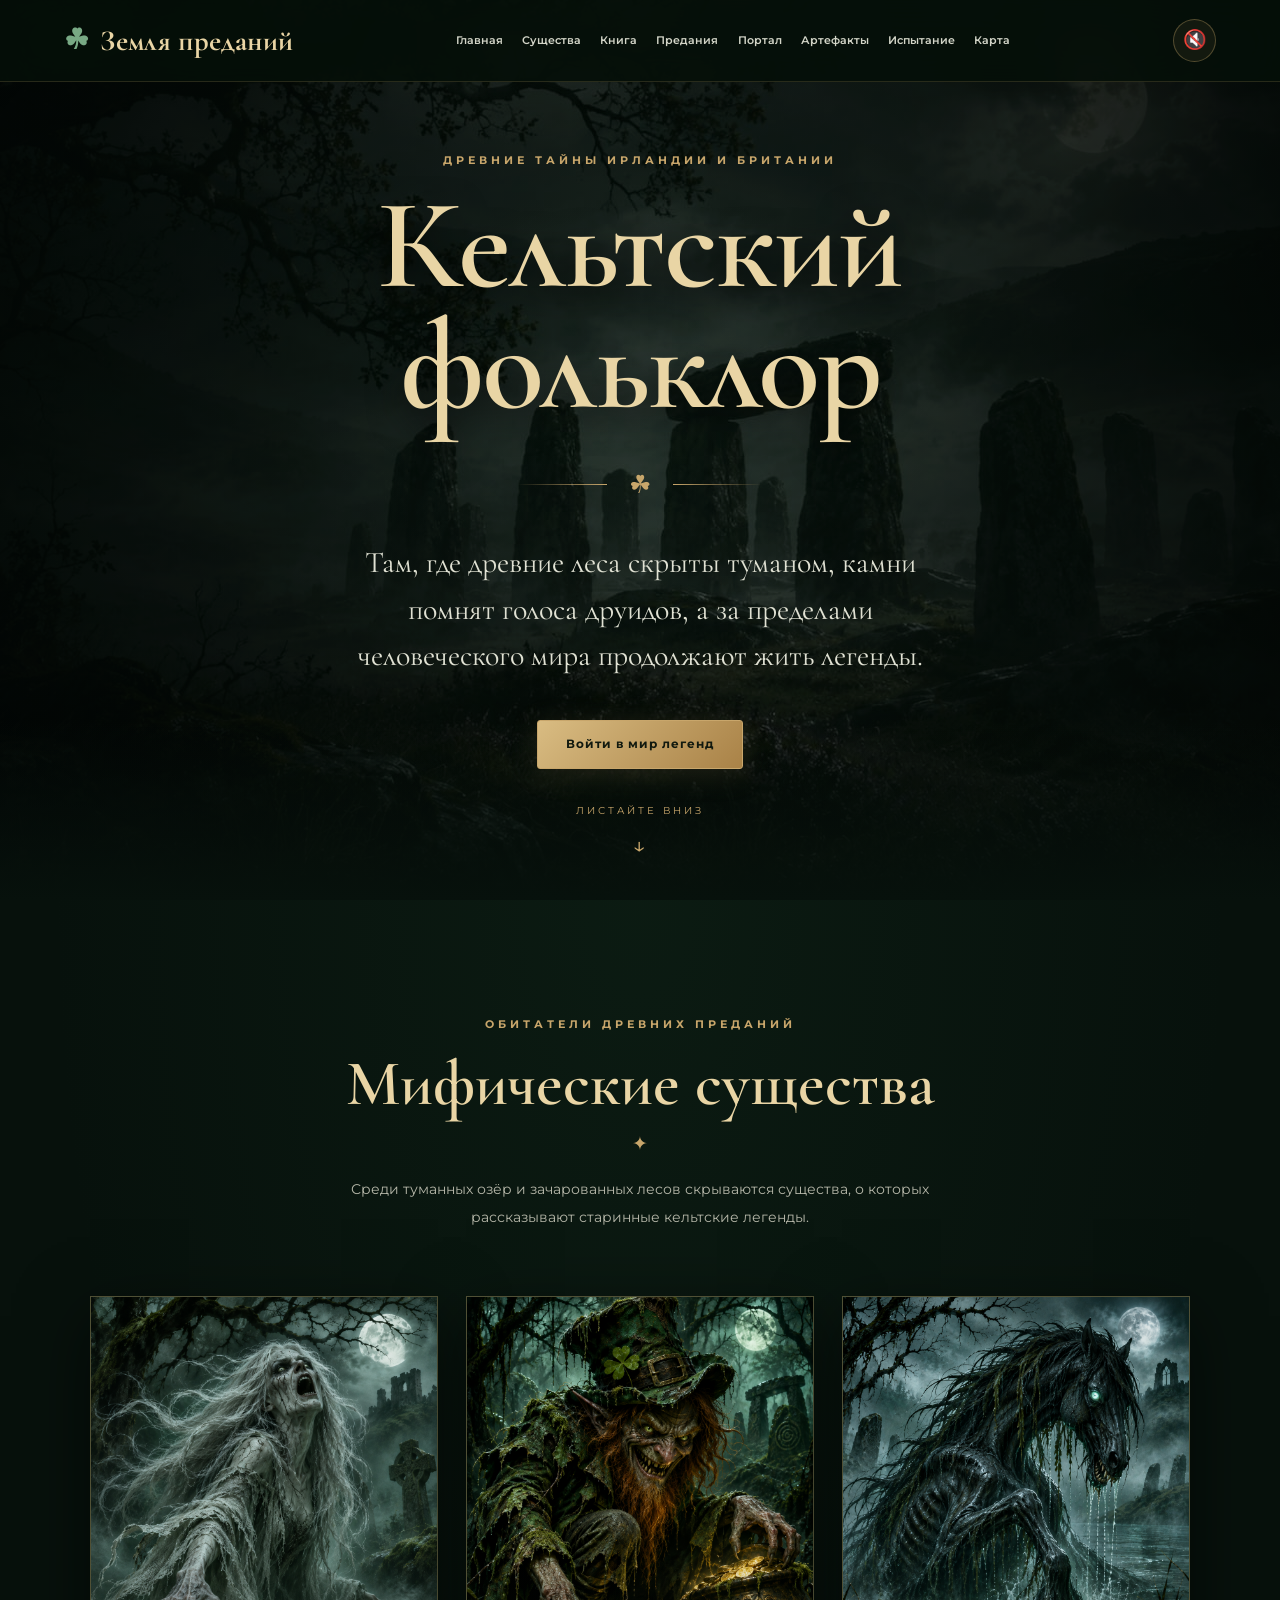
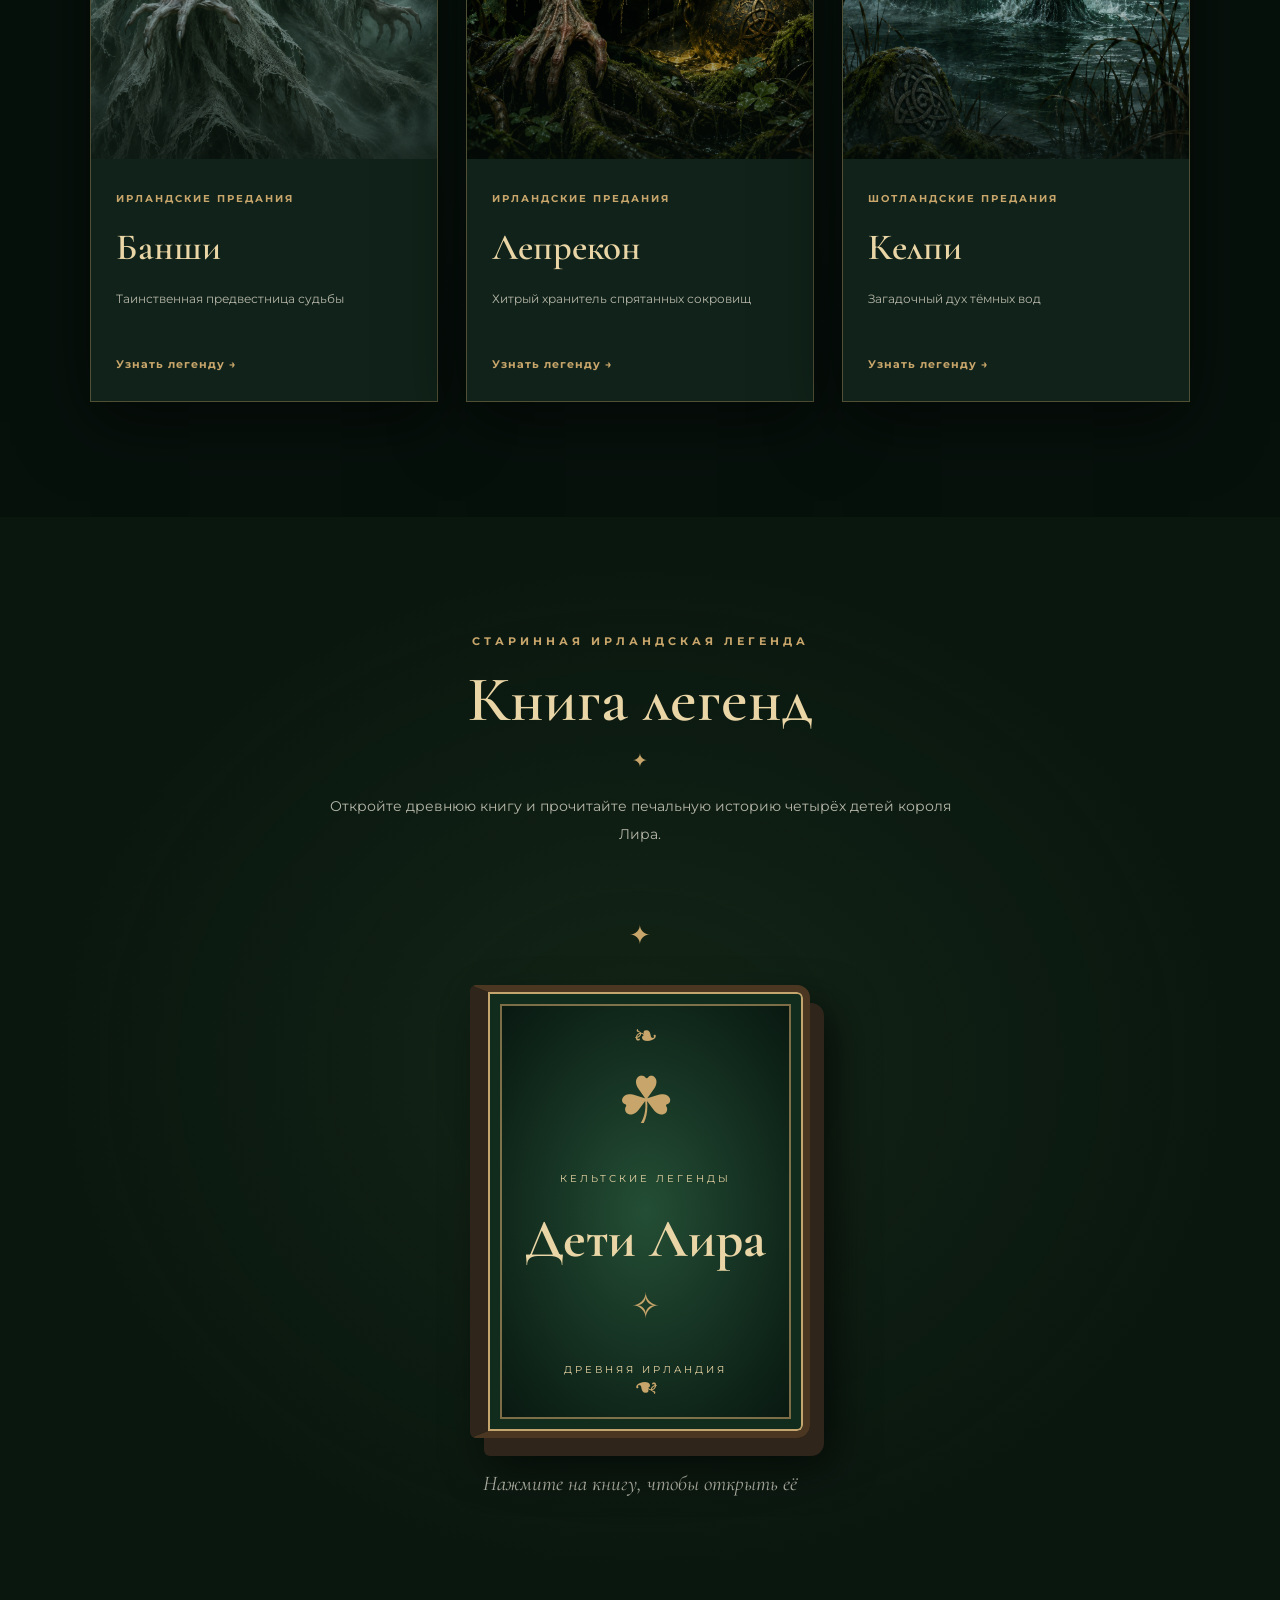
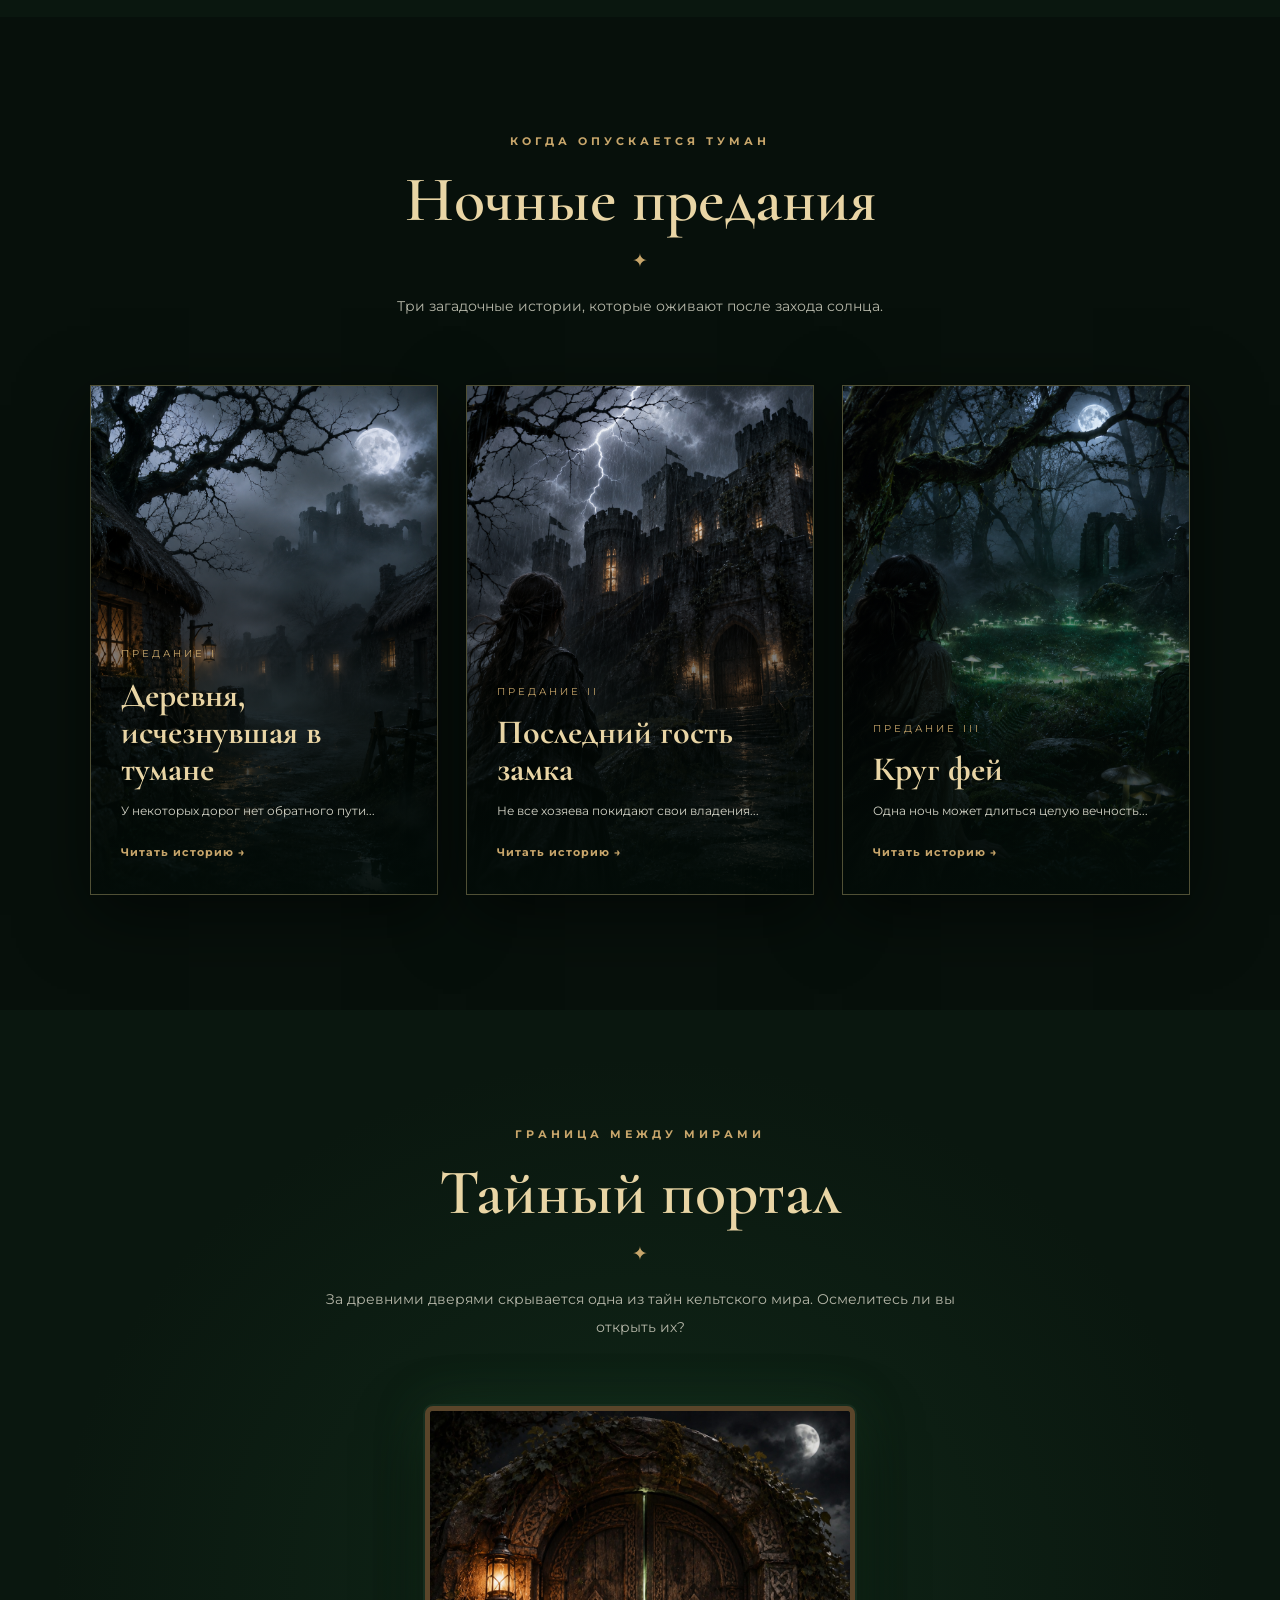
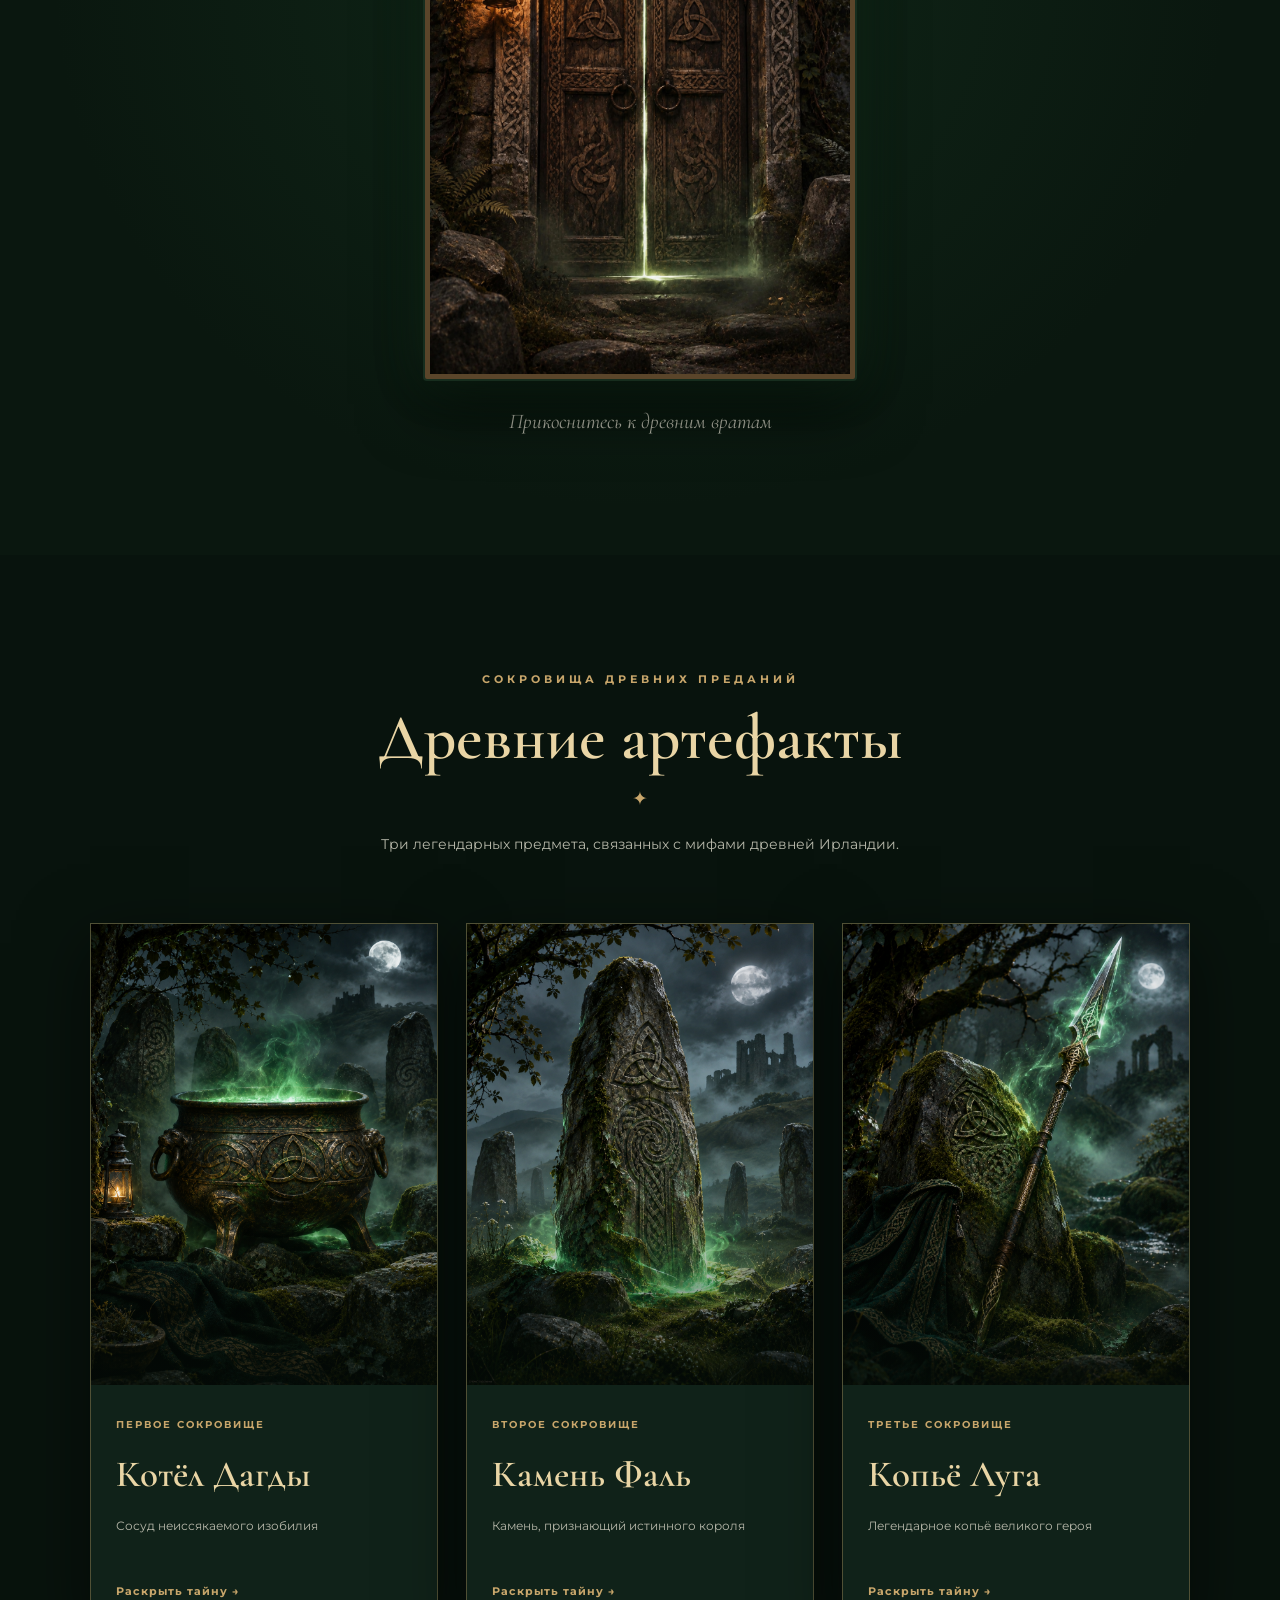
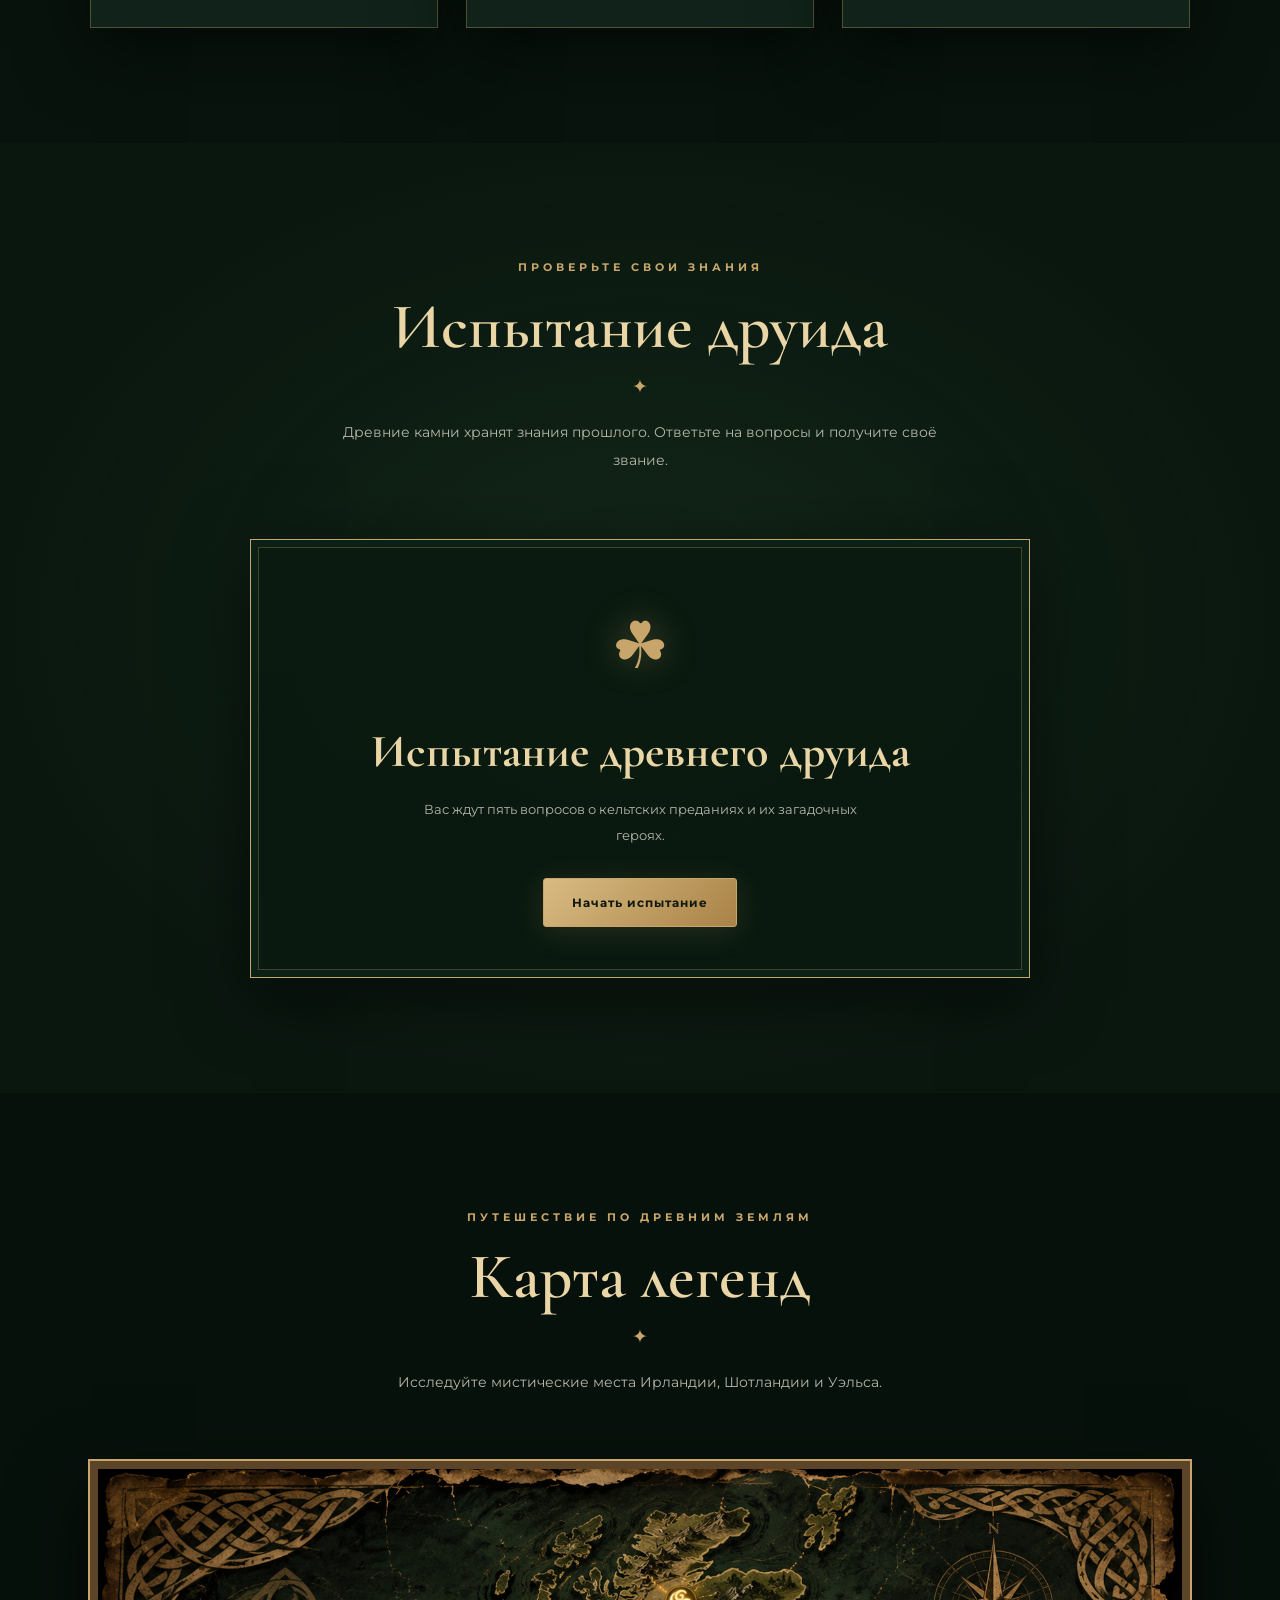
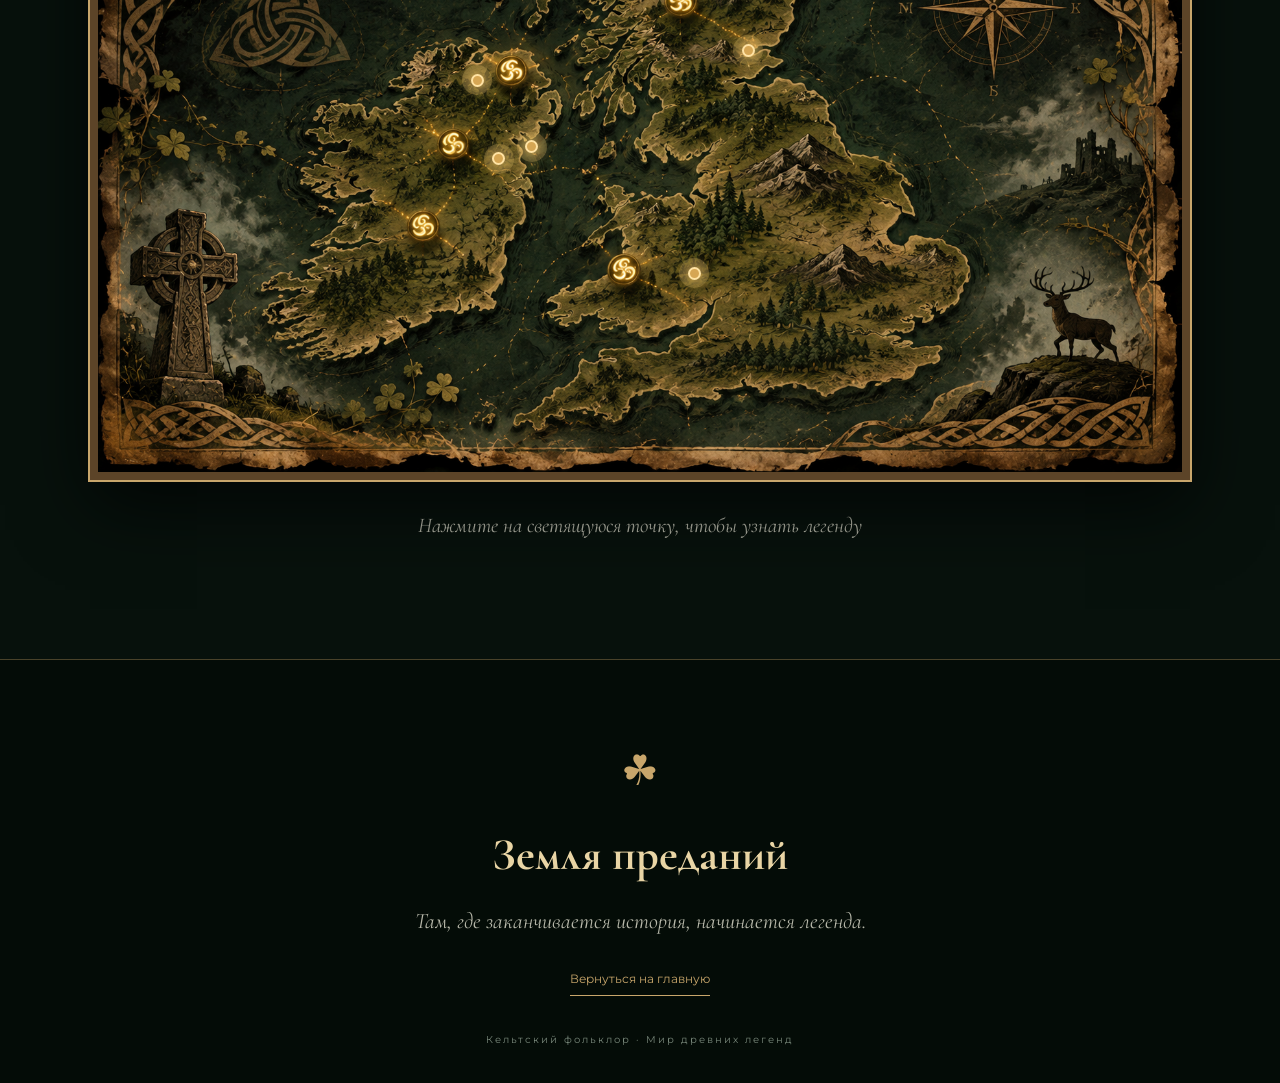
==== celtic.html @ 944ca491 "init project folklore" ====
<!DOCTYPE html>
<html lang="ru">
<head>
    <meta charset="UTF-8">
    <meta name="viewport" content="width=device-width, initial-scale=1.0">
    <meta name="theme-color" content="#08150f">
    <title>Кельтский фольклор | Земля преданий</title>

    <link rel="preconnect" href="https://fonts.googleapis.com">
    <link rel="preconnect" href="https://fonts.gstatic.com" crossorigin>
    <link href="https://fonts.googleapis.com/css2?family=Cormorant+Garamond:wght@400;500;600;700&family=Montserrat:wght@400;500;600;700&display=swap" rel="stylesheet">

    <link rel="stylesheet" href="celtic.css">

    <script src="https://cdn.jsdelivr.net/npm/page-flip@2.0.7/dist/js/page-flip.browser.js" defer></script>
    <script src="https://html2canvas.hertzen.com/dist/html2canvas.min.js" defer></script>
    <script src="celtic.js" defer></script>
</head>

<body>

    <div class="forest-mist mist-one"></div>
    <div class="forest-mist mist-two"></div>

    <header class="site-header">
        <a href="index.html" class="site-logo">
            <span class="logo-symbol">☘</span>
            <span>Земля преданий</span>
        </a>

        <button
            class="menu-toggle"
            id="menuToggle"
            type="button"
            aria-label="Открыть меню"
            aria-expanded="false"
            aria-controls="mainNavigation"
        >
            ☰
        </button>

        <nav class="main-navigation" id="mainNavigation">
            <a href="#home">Главная</a>
            <a href="#creatures">Существа</a>
            <a href="#legends">Книга</a>
            <a href="#night">Предания</a>
            <a href="#portal">Портал</a>
            <a href="#artifacts">Артефакты</a>
            <a href="#druid">Испытание</a>
            <a href="#map">Карта</a>
        </nav>

        <button
            class="sound-toggle"
            id="soundToggle"
            type="button"
            aria-label="Включить звуки"
            aria-pressed="false"
        >
            🔇
        </button>
    </header>

    <main>

        <section class="hero section" id="home">
            <div class="hero-overlay"></div>

            <div class="hero-content">
                <span class="section-eyebrow">
                    Древние тайны Ирландии и Британии
                </span>

                <h1>Кельтский фольклор</h1>

                <div class="ornament">
                    <span></span>
                    ☘
                    <span></span>
                </div>

                <p class="hero-description">
                    Там, где древние леса скрыты туманом,
                    камни помнят голоса друидов,
                    а за пределами человеческого мира
                    продолжают жить легенды.
                </p>

                <a href="#creatures" class="gold-button">
                    Войти в мир легенд
                </a>
            </div>

            <div class="scroll-hint">
                Листайте вниз
                <span>↓</span>
            </div>
        </section>

        <section class="section creatures-section" id="creatures">
            <div class="section-heading">
                <span class="section-eyebrow">Обитатели древних преданий</span>
                <h2>Мифические существа</h2>
                <p>
                    Среди туманных озёр и зачарованных лесов
                    скрываются существа, о которых рассказывают
                    старинные кельтские легенды.
                </p>
            </div>

            <div class="creatures-grid">

                <button
                    class="creature-card"
                    type="button"
                    data-creature="banshee"
                >
                    <div class="card-image">
                        <img
                            src="images/banshee.png"
                            alt="Банши"
                            loading="lazy"
                        >
                    </div>

                    <div class="card-content">
                        <span class="card-category">Ирландские предания</span>
                        <h3>Банши</h3>
                        <p>Таинственная предвестница судьбы</p>
                        <span class="card-link">Узнать легенду →</span>
                    </div>
                </button>

                <button
                    class="creature-card"
                    type="button"
                    data-creature="leprechaun"
                >
                    <div class="card-image">
                        <img
                            src="images/leprechaun.png"
                            alt="Лепрекон"
                            loading="lazy"
                        >
                    </div>

                    <div class="card-content">
                        <span class="card-category">Ирландские предания</span>
                        <h3>Лепрекон</h3>
                        <p>Хитрый хранитель спрятанных сокровищ</p>
                        <span class="card-link">Узнать легенду →</span>
                    </div>
                </button>

                <button
                    class="creature-card"
                    type="button"
                    data-creature="kelpie"
                >
                    <div class="card-image">
                        <img
                            src="images/kelpie.png"
                            alt="Келпи"
                            loading="lazy"
                        >
                    </div>

                    <div class="card-content">
                        <span class="card-category">Шотландские предания</span>
                        <h3>Келпи</h3>
                        <p>Загадочный дух тёмных вод</p>
                        <span class="card-link">Узнать легенду →</span>
                    </div>
                </button>

            </div>
        </section>

        <section class="section legends-section" id="legends">
            <div class="section-heading">
                <span class="section-eyebrow">Старинная ирландская легенда</span>
                <h2>Книга легенд</h2>
                <p>
                    Откройте древнюю книгу и прочитайте
                    печальную историю четырёх детей короля Лира.
                </p>
            </div>

            <div class="book-preview">
                <div class="book-decoration">✦</div>

                <button
                    class="closed-book"
                    id="openBook"
                    type="button"
                    aria-label="Открыть книгу легенд"
                >
                    <span class="book-cover-ornament">☘</span>
                    <span class="book-cover-small">Кельтские легенды</span>
                    <span class="book-cover-title">Дети Лира</span>
                    <span class="book-cover-symbol">✧</span>
                    <span class="book-cover-bottom">Древняя Ирландия</span>
                </button>

                <p class="book-instruction">
                    Нажмите на книгу, чтобы открыть её
                </p>
            </div>
        </section>

        <section class="section night-section" id="night">
            <div class="section-heading">
                <span class="section-eyebrow">Когда опускается туман</span>
                <h2>Ночные предания</h2>
                <p>
                    Три загадочные истории, которые оживают
                    после захода солнца.
                </p>
            </div>

            <div class="night-grid">

                <button
                    class="night-card"
                    type="button"
                    data-night="village"
                >
                    <img
                        src="images/celticnight1.png"
                        alt="Деревня в тумане"
                        loading="lazy"
                    >

                    <div class="night-card-content">
                        <span>Предание I</span>
                        <h3>Деревня, исчезнувшая в тумане</h3>
                        <p>У некоторых дорог нет обратного пути...</p>
                        <span class="card-link">Читать историю →</span>
                    </div>
                </button>

                <button
                    class="night-card"
                    type="button"
                    data-night="castle"
                >
                    <img
                        src="images/celticnight2.png"
                        alt="Древний замок"
                        loading="lazy"
                    >

                    <div class="night-card-content">
                        <span>Предание II</span>
                        <h3>Последний гость замка</h3>
                        <p>Не все хозяева покидают свои владения...</p>
                        <span class="card-link">Читать историю →</span>
                    </div>
                </button>

                <button
                    class="night-card"
                    type="button"
                    data-night="fairies"
                >
                    <img
                        src="images/celticnight3.png"
                        alt="Волшебный круг фей"
                        loading="lazy"
                    >

                    <div class="night-card-content">
                        <span>Предание III</span>
                        <h3>Круг фей</h3>
                        <p>Одна ночь может длиться целую вечность...</p>
                        <span class="card-link">Читать историю →</span>
                    </div>
                </button>

            </div>
        </section>

        <section class="section portal-section" id="portal">
            <div class="section-heading">
                <span class="section-eyebrow">Граница между мирами</span>
                <h2>Тайный портал</h2>
                <p>
                    За древними дверями скрывается одна из тайн
                    кельтского мира. Осмелитесь ли вы открыть их?
                </p>
            </div>

            <div class="portal-container">
                <button
                    class="portal-door"
                    id="secretDoor"
                    type="button"
                    aria-label="Открыть тайный портал"
                >
                    <img
                        src="images/portal.png"
                        alt="Таинственные древние двери"
                        loading="lazy"
                    >

                    <span class="portal-glow"></span>
                </button>

                <p class="portal-instruction">
                    Прикоснитесь к древним вратам
                </p>
            </div>
        </section>

        <section class="section artifacts-section" id="artifacts">
            <div class="section-heading">
                <span class="section-eyebrow">Сокровища древних преданий</span>
                <h2>Древние артефакты</h2>
                <p>
                    Три легендарных предмета, связанных
                    с мифами древней Ирландии.
                </p>
            </div>

            <div class="artifacts-grid">

                <button
                    class="artifact-card"
                    type="button"
                    data-artifact="cauldron"
                >
                    <div class="artifact-image">
                        <img
                            src="images/cauldron.png"
                            alt="Котёл Дагды"
                            loading="lazy"
                        >
                    </div>

                    <div class="artifact-info">
                        <span>Первое сокровище</span>
                        <h3>Котёл Дагды</h3>
                        <p>Сосуд неиссякаемого изобилия</p>
                        <span class="card-link">Раскрыть тайну →</span>
                    </div>
                </button>

                <button
                    class="artifact-card"
                    type="button"
                    data-artifact="stone"
                >
                    <div class="artifact-image">
                        <img
                            src="images/stone.png"
                            alt="Камень Фаль"
                            loading="lazy"
                        >
                    </div>

                    <div class="artifact-info">
                        <span>Второе сокровище</span>
                        <h3>Камень Фаль</h3>
                        <p>Камень, признающий истинного короля</p>
                        <span class="card-link">Раскрыть тайну →</span>
                    </div>
                </button>

                <button
                    class="artifact-card"
                    type="button"
                    data-artifact="spear"
                >
                    <div class="artifact-image">
                        <img
                            src="images/spear.png"
                            alt="Копьё Луга"
                            loading="lazy"
                        >
                    </div>

                    <div class="artifact-info">
                        <span>Третье сокровище</span>
                        <h3>Копьё Луга</h3>
                        <p>Легендарное копьё великого героя</p>
                        <span class="card-link">Раскрыть тайну →</span>
                    </div>
                </button>

            </div>
        </section>

        <section class="section druid-section" id="druid">
            <div class="section-heading">
                <span class="section-eyebrow">Проверьте свои знания</span>
                <h2>Испытание друида</h2>
                <p>
                    Древние камни хранят знания прошлого.
                    Ответьте на вопросы и получите своё звание.
                </p>
            </div>

            <div class="druid-container">

                <div class="druid-start" id="druidStart">
                    <div class="druid-symbol">☘</div>

                    <h3>Испытание древнего друида</h3>

                    <p>
                        Вас ждут пять вопросов о кельтских
                        преданиях и их загадочных героях.
                    </p>

                    <button
                        class="gold-button"
                        id="startDruid"
                        type="button"
                    >
                        Начать испытание
                    </button>
                </div>

                <div class="druid-quiz" id="druidQuiz" hidden>
                    <div class="quiz-top">
                        <span id="druidProgress">Вопрос 1 из 5</span>
                        <span id="druidScore">0 баллов</span>
                    </div>

                    <div class="quiz-progress">
                        <div id="druidProgressFill"></div>
                    </div>

                    <h3 id="druidQuestion"></h3>

                    <div
                        class="quiz-answers"
                        id="druidAnswers"
                    ></div>

                    <p
                        class="quiz-feedback"
                        id="druidFeedback"
                        aria-live="polite"
                    ></p>

                    <button
                        class="gold-button"
                        id="druidNext"
                        type="button"
                        hidden
                    >
                        Следующий вопрос
                    </button>
                </div>

                <div class="druid-finish" id="druidFinish" hidden>
                    <div class="druid-symbol">✦</div>

                    <h3 id="druidResultTitle"></h3>
                    <p id="druidResultText"></p>
                    <p id="druidFinalScore"></p>

                    <div
                        class="druid-certificate"
                        id="druidCertificate"
                    >
                        <span>Земля преданий</span>
                        <h3>Свидетельство друида</h3>
                        <div class="certificate-symbol">☘</div>
                        <h4 id="certificateRank"></h4>
                        <p id="certificateScore"></p>
                        <span>Кельтский фольклор</span>
                    </div>

                    <div class="certificate-actions">
                        <button
                            class="gold-button"
                            id="saveCertificate"
                            type="button"
                        >
                            Сохранить свидетельство
                        </button>

                        <button
                            class="outline-button"
                            id="restartDruid"
                            type="button"
                        >
                            Пройти ещё раз
                        </button>
                    </div>
                </div>

            </div>
        </section>

        <section class="section map-section" id="map">
            <div class="section-heading">
                <span class="section-eyebrow">Путешествие по древним землям</span>
                <h2>Карта легенд</h2>
                <p>
                    Исследуйте мистические места Ирландии,
                    Шотландии и Уэльса.
                </p>
            </div>

            <div class="map-container">
                <div class="map-frame">
                    <img
                        src="images/celticmap.png"
                        alt="Старинная карта Ирландии и Великобритании"
                        class="map-background"
                        loading="lazy"
                    >

                    <button
                        class="map-marker marker-tara"
                        type="button"
                        data-place="tara"
                        aria-label="Холм Тара"
                    >
                        <span class="marker-dot"></span>
                        <span class="marker-tooltip">Холм Тара</span>
                    </button>

                    <button
                        class="map-marker marker-giants"
                        type="button"
                        data-place="giants"
                        aria-label="Тропа великанов"
                    >
                        <span class="marker-dot"></span>
                        <span class="marker-tooltip">Тропа великанов</span>
                    </button>

                    <button
                        class="map-marker marker-ness"
                        type="button"
                        data-place="ness"
                        aria-label="Лох-Несс"
                    >
                        <span class="marker-dot"></span>
                        <span class="marker-tooltip">Лох-Несс</span>
                    </button>

                    <button
                        class="map-marker marker-llyn"
                        type="button"
                        data-place="llyn"
                        aria-label="Ллин-и-Ван-Вах"
                    >
                        <span class="marker-dot"></span>
                        <span class="marker-tooltip">Ллин-и-Ван-Вах</span>
                    </button>

                    <button
                        class="map-marker marker-newgrange"
                        type="button"
                        data-place="newgrange"
                        aria-label="Ньюгрейндж"
                    >
                        <span class="marker-dot"></span>
                        <span class="marker-tooltip">Ньюгрейндж</span>
                    </button>
                </div>

                <p class="map-instruction">
                    Нажмите на светящуюся точку, чтобы узнать легенду
                </p>
            </div>
        </section>

    </main>

    <footer class="site-footer">
        <div class="footer-symbol">☘</div>

        <h2>Земля преданий</h2>

        <p>
            Там, где заканчивается история,
            начинается легенда.
        </p>

        <a href="index.html">Вернуться на главную</a>

        <span class="footer-bottom">
            Кельтский фольклор · Мир древних легенд
        </span>
    </footer>

    <div
        class="modal-overlay"
        id="creatureOverlay"
        role="dialog"
        aria-modal="true"
        aria-labelledby="creatureTitle"
        hidden
    >
        <div class="modal-content creature-modal">
            <button
                class="modal-close"
                id="closeCreature"
                type="button"
                aria-label="Закрыть"
            >×</button>

            <div class="creature-modal-image">
                <img id="creatureImage" src="" alt="">
            </div>

            <div class="creature-modal-text">
                <span class="modal-eyebrow">Мифическое существо</span>
                <h2 id="creatureTitle"></h2>
                <p id="creatureText"></p>
            </div>
        </div>
    </div>

    <div
        class="modal-overlay book-overlay"
        id="bookOverlay"
        role="dialog"
        aria-modal="true"
        aria-label="Книга легенд"
        hidden
    >
        <div class="book-modal-content">
            <button
                class="modal-close"
                id="closeBook"
                type="button"
                aria-label="Закрыть книгу"
            >×</button>

            <div class="book-stage">
                <div id="flipBook" class="ancient-book"></div>
            </div>

            <div class="book-controls">
                <button
                    class="outline-button"
                    id="prevPage"
                    type="button"
                >
                    ← Назад
                </button>

                <span id="pageCounter">Обложка</span>

                <button
                    class="outline-button"
                    id="nextPage"
                    type="button"
                >
                    Далее →
                </button>
            </div>
        </div>
    </div>

    <div
        class="modal-overlay"
        id="nightOverlay"
        role="dialog"
        aria-modal="true"
        aria-labelledby="nightTitle"
        hidden
    >
        <div class="modal-content story-modal">
            <button
                class="modal-close"
                id="closeNight"
                type="button"
                aria-label="Закрыть"
            >×</button>

            <span class="modal-eyebrow">Ночное предание</span>
            <h2 id="nightTitle"></h2>
            <div id="nightText" class="story-text"></div>
        </div>
    </div>

    <div
        class="modal-overlay"
        id="portalOverlay"
        role="dialog"
        aria-modal="true"
        aria-labelledby="portalTitle"
        hidden
    >
        <div class="modal-content story-modal">
            <button
                class="modal-close"
                id="closePortal"
                type="button"
                aria-label="Закрыть"
            >×</button>

            <span class="modal-eyebrow">Тайна другого мира</span>
            <h2 id="portalTitle"></h2>
            <div id="portalText" class="story-text"></div>

            <button
                class="gold-button"
                id="portalAgain"
                type="button"
            >
                Открыть другую тайну
            </button>
        </div>
    </div>

    <div
        class="modal-overlay"
        id="artifactOverlay"
        role="dialog"
        aria-modal="true"
        aria-labelledby="artifactTitle"
        hidden
    >
        <div class="modal-content artifact-modal">
            <button
                class="modal-close"
                id="closeArtifact"
                type="button"
                aria-label="Закрыть"
            >×</button>

            <div class="artifact-modal-image">
                <img id="artifactImage" src="" alt="">
            </div>

            <div class="artifact-modal-text">
                <span class="modal-eyebrow">Древний артефакт</span>
                <h2 id="artifactTitle"></h2>
                <p id="artifactText"></p>
            </div>
        </div>
    </div>

    <div
        class="modal-overlay"
        id="mapOverlay"
        role="dialog"
        aria-modal="true"
        aria-labelledby="mapTitle"
        hidden
    >
        <div class="modal-content story-modal">
            <button
                class="modal-close"
                id="closeMap"
                type="button"
                aria-label="Закрыть"
            >×</button>

            <span class="modal-eyebrow" id="mapRegion"></span>
            <h2 id="mapTitle"></h2>
            <div id="mapStory" class="story-text"></div>
        </div>
    </div>

    <audio
        id="forestAudio"
        src="sounds/celtic/forest.mp3"
        preload="none"
        loop
    ></audio>

    <audio
        id="pageAudio"
        src="sounds/celtic/page.mp3"
        preload="none"
    ></audio>

    <audio
        id="portalAudio"
        src="sounds/celtic/portal.mp3"
        preload="none"
    ></audio>

    <audio
        id="magicAudio"
        src="sounds/celtic/magic.mp3"
        preload="none"
    ></audio>

    <audio
        id="nightAudio"
        src="sounds/celtic/night.mp3"
        preload="none"
        loop
    ></audio>

    <audio
        id="successAudio"
        src="sounds/celtic/success.mp3"
        preload="none"
    ></audio>

</body>
</html>
---- celtic.css ----
@import url("https://fonts.googleapis.com/css2?family=Cormorant+Garamond:wght@400;500;600;700&family=Montserrat:wght@400;500;600;700&display=swap");

:root {
    --background: #07110c;
    --background-soft: #0d1c14;
    --background-card: #102219;
    --green: #234a35;
    --green-light: #78a984;
    --gold: #c8a66b;
    --gold-light: #e9d5a5;
    --text: #f0e8d8;
    --text-muted: #b6b7a9;
    --border: rgba(200, 166, 107, 0.35);
    --shadow: 0 20px 65px rgba(0, 0, 0, 0.55);
    --font-title: "Cormorant Garamond", Georgia, serif;
    --font-body: "Montserrat", Arial, sans-serif;
}

* {
    margin: 0;
    padding: 0;
    box-sizing: border-box;
}

html {
    scroll-behavior: smooth;
    scroll-padding-top: 90px;
}

body {
    min-height: 100vh;
    overflow-x: hidden;
    background: var(--background);
    color: var(--text);
    font-family: var(--font-body);
    font-size: 15px;
    line-height: 1.7;
}

body.modal-open {
    overflow: hidden;
}

button,
a {
    -webkit-tap-highlight-color: transparent;
}

button {
    font: inherit;
    cursor: pointer;
}

button:disabled {
    cursor: not-allowed;
    opacity: 0.55;
}

a {
    color: inherit;
    text-decoration: none;
}

img {
    max-width: 100%;
    display: block;
}

button:focus-visible,
a:focus-visible {
    outline: 2px solid var(--gold-light);
    outline-offset: 5px;
}

[hidden] {
    display: none !important;
}

::selection {
    background: var(--gold);
    color: #101a11;
}

::-webkit-scrollbar {
    width: 9px;
}

::-webkit-scrollbar-track {
    background: #07110c;
}

::-webkit-scrollbar-thumb {
    background: #45674c;
    border-radius: 10px;
}

::-webkit-scrollbar-thumb:hover {
    background: var(--gold);
}

.forest-mist {
    position: fixed;
    width: 70vw;
    height: 60vh;
    border-radius: 50%;
    pointer-events: none;
    z-index: 0;
    filter: blur(85px);
    opacity: 0.1;
    background: #537d5c;
}

.mist-one {
    top: 15%;
    left: -30%;
    animation: mistMove 22s ease-in-out infinite alternate;
}

.mist-two {
    right: -35%;
    bottom: 10%;
    animation: mistMove 28s ease-in-out infinite alternate-reverse;
}

@keyframes mistMove {
    from {
        transform: translateX(-8%) translateY(0);
    }

    to {
        transform: translateX(18%) translateY(-10%);
    }
}

.site-header {
    position: fixed;
    top: 0;
    left: 0;
    width: 100%;
    height: 82px;
    padding: 0 5%;
    display: flex;
    align-items: center;
    justify-content: space-between;
    gap: 25px;
    background: rgba(5, 15, 9, 0.88);
    border-bottom: 1px solid rgba(200, 166, 107, 0.18);
    backdrop-filter: blur(18px);
    -webkit-backdrop-filter: blur(18px);
    z-index: 1000;
}

.site-logo {
    display: flex;
    align-items: center;
    gap: 11px;
    white-space: nowrap;
    font-family: var(--font-title);
    font-size: 29px;
    font-weight: 700;
    color: var(--gold-light);
}

.logo-symbol {
    color: var(--green-light);
    font-size: 28px;
}

.main-navigation {
    display: flex;
    align-items: center;
    justify-content: center;
    gap: clamp(10px, 1.5vw, 24px);
}

.main-navigation a {
    position: relative;
    padding: 8px 0;
    color: #d3d5c8;
    font-size: 11px;
    font-weight: 600;
    transition: color 0.3s;
}

.main-navigation a::after {
    content: "";
    position: absolute;
    left: 0;
    bottom: 0;
    width: 0;
    height: 1px;
    background: var(--gold);
    transition: width 0.3s;
}

.main-navigation a:hover {
    color: var(--gold-light);
}

.main-navigation a:hover::after {
    width: 100%;
}

.menu-toggle {
    display: none;
    border: none;
    background: none;
    color: var(--gold);
    font-size: 28px;
}

.sound-toggle {
    flex-shrink: 0;
    width: 43px;
    height: 43px;
    display: grid;
    place-items: center;
    background: rgba(200, 166, 107, 0.08);
    border: 1px solid var(--border);
    border-radius: 50%;
    font-size: 19px;
    transition: 0.3s;
}

.sound-toggle:hover {
    background: rgba(200, 166, 107, 0.2);
    transform: scale(1.08);
}

.section {
    position: relative;
    z-index: 1;
    padding: 115px 7%;
}

.section-heading {
    max-width: 780px;
    margin: 0 auto 65px;
    text-align: center;
}

.section-eyebrow {
    display: block;
    margin-bottom: 15px;
    color: var(--gold);
    font-size: 11px;
    font-weight: 700;
    letter-spacing: 4px;
    text-transform: uppercase;
}

.section-heading h2 {
    margin-bottom: 20px;
    color: var(--gold-light);
    font-family: var(--font-title);
    font-size: clamp(45px, 5vw, 75px);
    font-weight: 600;
    line-height: 1.1;
}

.section-heading h2::after {
    content: "✦";
    display: block;
    margin: 15px auto;
    color: var(--gold);
    font-family: Georgia, serif;
    font-size: 19px;
    font-weight: 400;
}

.section-heading p {
    max-width: 650px;
    margin: auto;
    color: var(--text-muted);
    font-size: 14px;
    line-height: 2;
}

.gold-button,
.outline-button {
    min-height: 49px;
    padding: 13px 28px;
    display: inline-flex;
    align-items: center;
    justify-content: center;
    gap: 10px;
    border-radius: 3px;
    font-family: var(--font-body);
    font-size: 12px;
    font-weight: 700;
    letter-spacing: 1px;
    transition: 0.3s ease;
}

.gold-button {
    border: 1px solid var(--gold);
    background: linear-gradient(135deg, #d9bc82, #a98247);
    color: #11190f;
    box-shadow: 0 5px 30px rgba(200, 166, 107, 0.15);
}

.gold-button:hover {
    background: linear-gradient(135deg, #f1dcaa, #c9a46c);
    transform: translateY(-3px);
    box-shadow: 0 8px 35px rgba(200, 166, 107, 0.3);
}

.outline-button {
    border: 1px solid var(--border);
    background: rgba(200, 166, 107, 0.05);
    color: var(--gold-light);
}

.outline-button:hover {
    background: rgba(200, 166, 107, 0.15);
    border-color: var(--gold);
}

.hero {
    min-height: 100svh;
    display: flex;
    align-items: center;
    justify-content: center;
    overflow: hidden;
    padding-top: 120px;
    padding-bottom: 100px;
    background:
        linear-gradient(
            90deg,
            rgba(3, 12, 7, 0.87),
            rgba(5, 17, 10, 0.55),
            rgba(3, 12, 7, 0.87)
        ),
        url("images/celtic.jpeg") center / cover no-repeat,
        #0a1b11;
    text-align: center;
}

.hero::before {
    content: "";
    position: absolute;
    inset: 0;
    background:
        radial-gradient(
            ellipse at 50% 45%,
            transparent 0%,
            rgba(0, 0, 0, 0.55) 90%
        );
    pointer-events: none;
}

.hero::after {
    content: "";
    position: absolute;
    left: 0;
    right: 0;
    bottom: 0;
    height: 180px;
    background: linear-gradient(
        transparent,
        var(--background)
    );
}

.hero-overlay {
    position: absolute;
    inset: 0;
    background: rgba(5, 18, 11, 0.1);
    pointer-events: none;
}

.hero-content {
    position: relative;
    z-index: 2;
    max-width: 850px;
    animation: heroAppear 1.4s ease both;
}

@keyframes heroAppear {
    from {
        opacity: 0;
        transform: translateY(35px);
    }

    to {
        opacity: 1;
        transform: translateY(0);
    }
}

.hero h1 {
    margin: 15px 0 22px;
    font-family: var(--font-title);
    font-size: clamp(65px, 10vw, 145px);
    font-weight: 600;
    line-height: 0.95;
    letter-spacing: -2px;
    color: var(--gold-light);
    text-shadow: 0 10px 35px rgba(0, 0, 0, 0.8);
}

.ornament {
    display: flex;
    align-items: center;
    justify-content: center;
    gap: 22px;
    margin: 35px auto;
    color: var(--gold);
    font-size: 25px;
}

.ornament span {
    width: 90px;
    height: 1px;
    background: linear-gradient(
        90deg,
        transparent,
        var(--gold)
    );
}

.ornament span:last-child {
    transform: rotate(180deg);
}

.hero-description {
    max-width: 630px;
    margin: 0 auto 40px;
    color: #e0e1d3;
    font-family: var(--font-title);
    font-size: clamp(21px, 2.5vw, 30px);
    line-height: 1.55;
}

.scroll-hint {
    position: absolute;
    z-index: 3;
    bottom: 35px;
    left: 50%;
    transform: translateX(-50%);
    color: var(--gold);
    font-size: 10px;
    letter-spacing: 3px;
    text-transform: uppercase;
}

.scroll-hint span {
    display: block;
    margin-top: 7px;
    font-size: 23px;
    animation: scrollBounce 2s infinite;
}

@keyframes scrollBounce {
    0%, 100% {
        transform: translateY(0);
    }

    50% {
        transform: translateY(9px);
    }
}

.creatures-section {
    background:
        radial-gradient(
            ellipse at top,
            rgba(34, 78, 50, 0.16),
            transparent 65%
        ),
        var(--background);
}

.creatures-grid,
.night-grid,
.artifacts-grid {
    max-width: 1250px;
    margin: auto;
    display: grid;
    grid-template-columns: repeat(3, minmax(0, 1fr));
    gap: 28px;
}

.creature-card,
.night-card,
.artifact-card {
    min-width: 0;
    padding: 0;
    overflow: hidden;
    border: 1px solid var(--border);
    background: var(--background-card);
    color: var(--text);
    text-align: left;
    box-shadow: var(--shadow);
    transition:
        transform 0.4s,
        border-color 0.4s,
        box-shadow 0.4s;
}

.creature-card:hover,
.night-card:hover,
.artifact-card:hover {
    transform: translateY(-10px);
    border-color: var(--gold);
    box-shadow: 0 25px 60px rgba(0, 0, 0, 0.65);
}

.card-image,
.artifact-image {
    position: relative;
    overflow: hidden;
    aspect-ratio: 3 / 4;
    background: #07110c;
}

.card-image::after,
.artifact-image::after {
    content: "";
    position: absolute;
    inset: 0;
    background: linear-gradient(
        transparent 55%,
        rgba(5, 14, 9, 0.65)
    );
    pointer-events: none;
}

.card-image img,
.artifact-image img,
.night-card img {
    width: 100%;
    height: 100%;
    object-fit: cover;
    transition: transform 0.7s ease;
}

.creature-card:hover img,
.night-card:hover img,
.artifact-card:hover img {
    transform: scale(1.07);
}

.card-content,
.artifact-info {
    padding: 25px;
}

.card-category,
.artifact-info > span:first-child {
    color: var(--gold);
    font-size: 10px;
    font-weight: 700;
    letter-spacing: 2px;
    text-transform: uppercase;
}

.card-content h3,
.artifact-info h3 {
    margin: 8px 0;
    color: var(--gold-light);
    font-family: var(--font-title);
    font-size: 37px;
    font-weight: 600;
}

.card-content p,
.artifact-info p {
    min-height: 45px;
    color: var(--text-muted);
    font-size: 12px;
    line-height: 1.8;
}

.card-link {
    display: inline-block;
    margin-top: 22px;
    color: var(--gold);
    font-size: 11px;
    font-weight: 700;
    letter-spacing: 1px;
}

.legends-section {
    background:
        radial-gradient(
            ellipse at center,
            rgba(51, 84, 48, 0.23),
            transparent 65%
        ),
        #0a170f;
}

.book-preview {
    display: flex;
    flex-direction: column;
    align-items: center;
    gap: 28px;
}

.book-decoration {
    color: var(--gold);
    font-size: 26px;
}

.closed-book {
    position: relative;
    width: min(340px, 75vw);
    aspect-ratio: 3 / 4;
    display: flex;
    flex-direction: column;
    align-items: center;
    justify-content: center;
    padding: 30px;
    border: 7px solid #4b3721;
    border-left: 18px solid #30251a;
    border-radius: 6px 13px 13px 6px;
    background:
        radial-gradient(
            ellipse at center,
            #244e35,
            #10271b 65%,
            #07150e
        );
    color: var(--gold-light);
    box-shadow:
        inset 0 0 0 2px #c4a56d,
        inset 0 0 0 12px #112c1c,
        inset 0 0 0 14px rgba(200, 166, 107, 0.6),
        14px 18px 0 #30251a,
        20px 25px 45px rgba(0, 0, 0, 0.7);
    transition: transform 0.5s, box-shadow 0.5s;
}

.closed-book::before,
.closed-book::after {
    content: "❧";
    position: absolute;
    left: 50%;
    transform: translateX(-50%);
    color: var(--gold);
    font-size: 30px;
}

.closed-book::before {
    top: 18px;
}

.closed-book::after {
    bottom: 18px;
    transform: translateX(-50%) rotate(180deg);
}

.closed-book:hover {
    transform: translateY(-12px) rotate(-2deg);
    box-shadow:
        inset 0 0 0 2px #c4a56d,
        inset 0 0 0 12px #112c1c,
        inset 0 0 0 14px rgba(200, 166, 107, 0.6),
        14px 18px 0 #30251a,
        25px 35px 65px rgba(0, 0, 0, 0.8);
}

.book-cover-ornament {
    font-size: 65px;
    color: var(--gold);
}

.book-cover-small {
    margin-top: 15px;
    font-size: 10px;
    letter-spacing: 3px;
    text-transform: uppercase;
}

.book-cover-title {
    margin: 25px 0 10px;
    font-family: var(--font-title);
    font-size: 54px;
    font-weight: 700;
    line-height: 1;
}

.book-cover-symbol {
    font-size: 35px;
    color: var(--gold);
}

.book-cover-bottom {
    margin-top: 25px;
    font-size: 10px;
    letter-spacing: 3px;
    text-transform: uppercase;
}

.book-instruction,
.portal-instruction,
.map-instruction {
    color: var(--text-muted);
    font-family: var(--font-title);
    font-size: 21px;
    font-style: italic;
    text-align: center;
}

.night-section {
    background: #07100b;
}

.night-card {
    position: relative;
    height: 510px;
}

.night-card img {
    position: absolute;
    inset: 0;
}

.night-card::after {
    content: "";
    position: absolute;
    inset: 0;
    background: linear-gradient(
        transparent 20%,
        rgba(0, 0, 0, 0.4) 45%,
        rgba(3, 12, 8, 0.97)
    );
    pointer-events: none;
}

.night-card-content {
    position: absolute;
    z-index: 2;
    bottom: 0;
    left: 0;
    width: 100%;
    padding: 30px;
}

.night-card-content > span:first-child {
    color: var(--gold);
    font-size: 10px;
    letter-spacing: 3px;
    text-transform: uppercase;
}

.night-card-content h3 {
    margin: 12px 0;
    color: var(--gold-light);
    font-family: var(--font-title);
    font-size: 34px;
    line-height: 1.1;
}

.night-card-content p {
    color: #d3d3c6;
    font-size: 12px;
}

.portal-section {
    background:
        radial-gradient(
            ellipse at center,
            rgba(37, 89, 53, 0.25),
            transparent 65%
        ),
        #0a170f;
}

.portal-container {
    display: flex;
    flex-direction: column;
    align-items: center;
    gap: 25px;
}

.portal-door {
    position: relative;
    width: min(430px, 90vw);
    aspect-ratio: 3 / 4;
    overflow: hidden;
    padding: 0;
    border: 5px solid #5a452a;
    border-radius: 8px 8px 2px 2px;
    background: #08150f;
    box-shadow:
        0 0 0 2px #172d1e,
        0 0 50px rgba(47, 123, 69, 0.25),
        0 25px 65px rgba(0, 0, 0, 0.8);
    transition: transform 0.5s;
}

.portal-door img {
    width: 100%;
    height: 100%;
    object-fit: cover;
    transition: transform 1s, filter 1s;
}

.portal-door:hover {
    transform: translateY(-8px);
}

.portal-door:hover img {
    transform: scale(1.05);
}

.portal-glow {
    position: absolute;
    inset: 15%;
    background: radial-gradient(
        ellipse at center,
        rgba(72, 223, 107, 0.25),
        transparent 65%
    );
    opacity: 0;
    pointer-events: none;
    transition: opacity 0.5s;
}

.portal-door:hover .portal-glow {
    opacity: 1;
}

.portal-door.opening img {
    filter: brightness(1.8) saturate(1.3);
    transform: scale(1.13);
}

.portal-door.opening .portal-glow {
    opacity: 1;
    animation: portalPulse 1.2s ease;
}

@keyframes portalPulse {
    0% {
        opacity: 0;
        transform: scale(0.6);
    }

    50% {
        opacity: 1;
        transform: scale(1.3);
    }

    100% {
        opacity: 0.5;
        transform: scale(1);
    }
}

.artifacts-section {
    background: #08130d;
}

.druid-section {
    background:
        radial-gradient(
            ellipse at center,
            rgba(49, 95, 56, 0.2),
            transparent 70%
        ),
        #0a170f;
}

.druid-container {
    width: min(780px, 100%);
    min-height: 430px;
    margin: auto;
    padding: 50px;
    border: 1px solid var(--gold);
    background:
        linear-gradient(
            rgba(9, 25, 15, 0.94),
            rgba(9, 25, 15, 0.96)
        ),
        repeating-linear-gradient(
            45deg,
            transparent,
            transparent 20px,
            rgba(200, 166, 107, 0.04) 21px
        );
    box-shadow:
        inset 0 0 0 7px #0c2115,
        inset 0 0 0 8px rgba(200, 166, 107, 0.3),
        var(--shadow);
}

.druid-start,
.druid-finish {
    text-align: center;
}

.druid-symbol {
    margin-bottom: 25px;
    color: var(--gold);
    font-size: 65px;
    text-shadow: 0 0 35px rgba(200, 166, 107, 0.35);
}

.druid-start h3,
.druid-finish > h3 {
    color: var(--gold-light);
    font-family: var(--font-title);
    font-size: 46px;
    line-height: 1.1;
}

.druid-start p,
.druid-finish > p {
    max-width: 470px;
    margin: 20px auto 30px;
    color: var(--text-muted);
    font-size: 13px;
    line-height: 2;
}

.quiz-top {
    display: flex;
    justify-content: space-between;
    gap: 15px;
    margin-bottom: 18px;
    color: var(--gold);
    font-size: 12px;
}

.quiz-progress {
    height: 6px;
    overflow: hidden;
    border-radius: 20px;
    background: #233b2a;
}

#druidProgressFill {
    width: 0;
    height: 100%;
    background: linear-gradient(
        90deg,
        #548c5f,
        var(--gold)
    );
    transition: width 0.4s;
}

#druidQuestion {
    margin: 35px 0;
    color: var(--gold-light);
    font-family: var(--font-title);
    font-size: 35px;
    font-weight: 600;
    line-height: 1.2;
}

.quiz-answers {
    display: grid;
    grid-template-columns: 1fr 1fr;
    gap: 14px;
}

.quiz-answers button {
    min-height: 70px;
    padding: 15px;
    border: 1px solid var(--border);
    background: rgba(200, 166, 107, 0.05);
    color: var(--text);
    text-align: left;
    font-size: 12px;
    line-height: 1.6;
    transition: 0.3s;
}

.quiz-answers button:not(:disabled):hover {
    border-color: var(--gold);
    background: rgba(200, 166, 107, 0.15);
}

.quiz-answers button.correct {
    border-color: #6fbe82;
    background: rgba(44, 137, 66, 0.23);
}

.quiz-answers button.wrong {
    border-color: #b15e5e;
    background: rgba(155, 43, 43, 0.2);
}

.quiz-feedback {
    min-height: 35px;
    margin: 20px 0;
    color: var(--gold-light);
    font-size: 13px;
}

.druid-certificate {
    position: relative;
    max-width: 480px;
    margin: 30px auto;
    padding: 45px 25px;
    border: 9px double #8e713e;
    background:
        radial-gradient(
            ellipse at center,
            #f0e0b7,
            #d5bd8d
        );
    color: #273c29;
    text-align: center;
    box-shadow: 0 15px 35px rgba(0, 0, 0, 0.3);
}

.druid-certificate > span {
    font-size: 11px;
    font-weight: 700;
    letter-spacing: 3px;
    text-transform: uppercase;
}

.druid-certificate h3 {
    margin: 15px 0;
    font-family: var(--font-title);
    font-size: 38px;
}

.certificate-symbol {
    color: #3d6a45;
    font-size: 55px;
}

.druid-certificate h4 {
    margin: 12px 0;
    font-family: var(--font-title);
    font-size: 34px;
}

.druid-certificate p {
    margin-bottom: 20px;
    font-size: 13px;
}

.certificate-actions {
    display: flex;
    justify-content: center;
    flex-wrap: wrap;
    gap: 15px;
}

.map-section {
    background: #07110c;
}

.map-container {
    max-width: 1200px;
    margin: auto;
}

.map-frame {
    position: relative;
    width: 100%;
    aspect-ratio: 16 / 9;
    overflow: hidden;
    border: 8px solid #5c4428;
    background: #102019;
    box-shadow:
        0 0 0 2px var(--gold),
        0 25px 70px rgba(0, 0, 0, 0.7);
}

.map-background {
    width: 100%;
    height: 100%;
    object-fit: fill;
}

.map-marker {
    position: absolute;
    z-index: 2;
    width: 30px;
    height: 30px;
    display: grid;
    place-items: center;
    padding: 0;
    border: none;
    border-radius: 50%;
    background: rgba(213, 174, 95, 0.3);
    transform: translate(-50%, -50%);
    animation: markerPulse 2.5s infinite;
}

.marker-dot {
    width: 13px;
    height: 13px;
    border: 2px solid #ffe3a4;
    border-radius: 50%;
    background: #d6a654;
    box-shadow:
        0 0 12px #ffcc68,
        0 0 25px rgba(255, 204, 104, 0.7);
}

@keyframes markerPulse {
    0%, 100% {
        box-shadow: 0 0 0 0 rgba(225, 184, 104, 0.3);
    }

    50% {
        box-shadow: 0 0 0 12px rgba(225, 184, 104, 0);
    }
}

.marker-tooltip {
    position: absolute;
    bottom: calc(100% + 12px);
    left: 50%;
    width: max-content;
    max-width: 170px;
    padding: 8px 12px;
    border: 1px solid var(--gold);
    background: #0b1d12;
    color: var(--gold-light);
    font-size: 11px;
    text-align: center;
    transform: translateX(-50%);
    opacity: 0;
    pointer-events: none;
    transition: opacity 0.3s;
}

.map-marker:hover .marker-tooltip,
.map-marker:focus-visible .marker-tooltip {
    opacity: 1;
}

.marker-tara {
    left: 37%;
    top: 48%;
}

.marker-giants {
    left: 35%;
    top: 35%;
}

.marker-ness {
    left: 60%;
    top: 30%;
}

.marker-llyn {
    left: 55%;
    top: 67%;
}

.marker-newgrange {
    left: 40%;
    top: 46%;
}

.map-instruction {
    margin-top: 28px;
}

.site-footer {
    position: relative;
    z-index: 1;
    padding: 75px 20px 35px;
    border-top: 1px solid var(--border);
    background: #040c07;
    text-align: center;
}

.footer-symbol {
    color: var(--gold);
    font-size: 42px;
}

.site-footer h2 {
    margin: 10px 0;
    color: var(--gold-light);
    font-family: var(--font-title);
    font-size: 45px;
}

.site-footer p {
    margin-bottom: 25px;
    color: var(--text-muted);
    font-family: var(--font-title);
    font-size: 22px;
    font-style: italic;
}

.site-footer a {
    display: inline-block;
    margin-bottom: 35px;
    padding-bottom: 5px;
    border-bottom: 1px solid var(--gold);
    color: var(--gold);
    font-size: 12px;
}

.footer-bottom {
    display: block;
    color: #778679;
    font-size: 10px;
    letter-spacing: 2px;
}

.modal-overlay {
    position: fixed;
    z-index: 5000;
    inset: 0;
    display: flex;
    align-items: center;
    justify-content: center;
    padding: 25px;
    overflow-x: hidden;
    overflow-y: auto;
    background: rgba(0, 0, 0, 0.88);
    backdrop-filter: blur(12px);
    -webkit-backdrop-filter: blur(12px);
}

.modal-content {
    position: relative;
    width: min(1000px, 100%);
    max-height: calc(100dvh - 50px);
    overflow-x: hidden;
    overflow-y: auto;
    border: 1px solid var(--gold);
    background: #0d1b13;
    box-shadow: 0 30px 90px rgba(0, 0, 0, 0.8);
    animation: modalAppear 0.4s ease;
}

@keyframes modalAppear {
    from {
        opacity: 0;
        transform: translateY(25px) scale(0.97);
    }

    to {
        opacity: 1;
        transform: translateY(0) scale(1);
    }
}

.modal-close {
    position: absolute;
    z-index: 20;
    top: 15px;
    right: 15px;
    width: 42px;
    height: 42px;
    display: grid;
    place-items: center;
    border: 1px solid var(--border);
    border-radius: 50%;
    background: rgba(5, 13, 8, 0.92);
    color: var(--gold-light);
    font-size: 27px;
    line-height: 1;
    transition: 0.3s;
}

.modal-close:hover {
    background: #6e2d2d;
    transform: rotate(90deg);
}

.creature-modal,
.artifact-modal {
    display: grid;
    grid-template-columns: minmax(0, 43%) minmax(0, 57%);
}

.creature-modal-image,
.artifact-modal-image {
    min-height: 530px;
    background: #07110c;
}

.creature-modal-image img,
.artifact-modal-image img {
    width: 100%;
    height: 100%;
    object-fit: cover;
}

.creature-modal-text,
.artifact-modal-text {
    min-width: 0;
    padding: 65px 45px;
}

.modal-eyebrow {
    display: block;
    margin-bottom: 15px;
    color: var(--gold);
    font-size: 10px;
    font-weight: 700;
    letter-spacing: 3px;
    text-transform: uppercase;
}

.creature-modal-text h2,
.artifact-modal-text h2,
.story-modal h2 {
    margin-bottom: 25px;
    color: var(--gold-light);
    font-family: var(--font-title);
    font-size: clamp(40px, 5vw, 65px);
    line-height: 1.1;
}

.creature-modal-text p,
.artifact-modal-text p,
.story-text {
    max-width: 100%;
    overflow-wrap: break-word;
    white-space: pre-line;
    color: #dedfd2;
    font-family: var(--font-title);
    font-size: 22px;
    line-height: 1.75;
}

.story-modal {
    width: min(800px, 100%);
    padding: 65px;
    background:
        radial-gradient(
            ellipse at top,
            rgba(46, 90, 53, 0.2),
            transparent 65%
        ),
        #0d1b13;
}

.story-modal .gold-button {
    margin-top: 35px;
}

.book-overlay {
    padding: 20px;
}

.book-modal-content {
    position: relative;
    width: min(1200px, 100%);
    max-height: calc(100dvh - 40px);
    display: flex;
    flex-direction: column;
    align-items: center;
    padding: 55px 25px 25px;
    overflow-y: auto;
    overflow-x: hidden;
    border: 1px solid var(--gold);
    background:
        radial-gradient(
            ellipse at center,
            #203a27,
            #08170e 75%
        );
    box-shadow: var(--shadow);
}

.book-stage {
    width: 100%;
    min-height: 560px;
    display: flex;
    align-items: center;
    justify-content: center;
    overflow: hidden;
    perspective: 1800px;
}

.ancient-book {
    position: relative;
    width: 100%;
    height: 540px;
    display: flex;
    align-items: center;
    justify-content: center;
}

.ancient-book .stf__parent {
    margin: 0 auto !important;
}

.ancient-book .stf__block {
    box-shadow: 0 15px 40px rgba(0, 0, 0, 0.45);
}

.book-page {
    width: 100%;
    height: 100%;
    overflow: hidden;
    background: #e5d2a8;
    color: #33271b;
}

.book-page-text {
    height: 100%;
    padding: 40px 35px;
    overflow-y: auto;
    background:
        linear-gradient(
            90deg,
            rgba(117, 79, 32, 0.12),
            transparent 15%
        ),
        #e5d2a8;
}

.book-page-text h3 {
    margin-bottom: 20px;
    color: #543820;
    font-family: var(--font-title);
    font-size: 32px;
    line-height: 1.1;
}

.book-page-text p {
    white-space: pre-line;
    color: #3d3020;
    font-family: var(--font-title);
    font-size: 19px;
    line-height: 1.6;
}

.book-page-image {
    width: 100%;
    height: 100%;
    background: #c9b48b;
}

.book-page-image img {
    width: 100%;
    height: 100%;
    object-fit: cover;
}

.book-page-cover {
    display: flex;
    flex-direction: column;
    align-items: center;
    justify-content: center;
    padding: 25px;
    border: 9px double #b79a60;
    background:
        radial-gradient(
            ellipse at center,
            #25553a,
            #07170f
        );
    color: var(--gold-light);
    text-align: center;
}

.book-page-cover h2 {
    font-family: var(--font-title);
    font-size: 46px;
    line-height: 1.1;
}

.book-page-cover p {
    margin-top: 20px;
    color: var(--gold);
    font-size: 12px;
    letter-spacing: 2px;
}

.book-controls {
    width: min(450px, 100%);
    display: flex;
    align-items: center;
    justify-content: space-between;
    gap: 15px;
    margin-top: 20px;
}

.book-controls button {
    padding: 10px 18px;
    white-space: nowrap;
}

#pageCounter {
    color: var(--gold-light);
    font-family: var(--font-title);
    font-size: 20px;
    text-align: center;
}

@media (max-width: 1200px) {
    .site-header {
        padding: 0 3%;
        gap: 15px;
    }

    .site-logo {
        font-size: 24px;
    }

    .main-navigation {
        gap: 11px;
    }

    .main-navigation a {
        font-size: 10px;
    }

    .section {
        padding-left: 5%;
        padding-right: 5%;
    }
}

@media (max-width: 950px) {
    .site-header {
        height: 72px;
    }

    .menu-toggle {
        display: block;
        margin-left: auto;
    }

    .main-navigation {
        position: absolute;
        top: 72px;
        left: 0;
        right: 0;
        display: none;
        flex-direction: column;
        align-items: stretch;
        gap: 0;
        padding: 20px 6%;
        border-bottom: 1px solid var(--border);
        background: rgba(5, 15, 9, 0.98);
        box-shadow: var(--shadow);
    }

    .main-navigation.open,
    .main-navigation.active {
        display: flex;
    }

    .main-navigation a {
        padding: 13px 0;
        font-size: 13px;
    }

    .creatures-grid,
    .night-grid,
    .artifacts-grid {
        gap: 18px;
    }

    .card-content,
    .artifact-info {
        padding: 18px;
    }

    .night-card {
        height: 440px;
    }

    .night-card-content {
        padding: 20px;
    }

    .night-card-content h3 {
        font-size: 28px;
    }

    .creature-modal-text,
    .artifact-modal-text {
        padding: 50px 30px;
    }
}

@media (max-width: 768px) {
    .section {
        padding: 80px 5%;
    }

    .section-heading {
        margin-bottom: 45px;
    }

    .section-heading h2 {
        font-size: 49px;
    }

    .section-heading p {
        font-size: 12px;
    }

    .section-eyebrow {
        font-size: 9px;
        letter-spacing: 2px;
    }

    .hero {
        min-height: 100svh;
        padding-top: 110px;
    }

    .hero h1 {
        font-size: clamp(62px, 13vw, 100px);
    }

    .hero-description {
        font-size: 22px;
    }

    .creatures-grid,
    .night-grid,
    .artifacts-grid {
        grid-template-columns: repeat(2, minmax(0, 1fr));
        gap: 18px;
    }

    .night-card {
        height: 450px;
    }

    .creature-modal,
    .artifact-modal {
        grid-template-columns: 1fr;
    }

    .creature-modal-image,
    .artifact-modal-image {
        height: 340px;
        min-height: 0;
    }

    .creature-modal-text,
    .artifact-modal-text {
        padding: 35px 25px;
    }

    .story-modal {
        padding: 55px 25px 35px;
    }

    .story-text,
    .creature-modal-text p,
    .artifact-modal-text p {
        font-size: 19px;
    }

    .druid-container {
        padding: 35px 25px;
    }

    .map-frame {
        border-width: 4px;
    }

    .map-marker {
        width: 22px;
        height: 22px;
    }

    .marker-dot {
        width: 10px;
        height: 10px;
    }

    .book-modal-content {
        padding: 55px 10px 20px;
    }

    .book-stage {
        min-height: 440px;
    }

    .ancient-book {
        height: 420px;
    }

    .book-page-text {
        padding: 22px 18px;
    }

    .book-page-text h3 {
        font-size: 25px;
    }

    .book-page-text p {
        font-size: 16px;
    }
}

@media (max-width: 520px) {
    .site-logo {
        font-size: 21px;
    }

    .logo-symbol {
        font-size: 23px;
    }

    .sound-toggle {
        width: 38px;
        height: 38px;
    }

    .hero h1 {
        font-size: 62px;
    }

    .hero-description {
        font-size: 19px;
    }

    .ornament {
        margin: 25px auto;
    }

    .ornament span {
        width: 55px;
    }

    .section-heading h2 {
        font-size: 43px;
    }

    .creatures-grid,
    .night-grid,
    .artifacts-grid {
        grid-template-columns: 1fr;
        max-width: 380px;
        gap: 25px;
    }

    .card-image,
    .artifact-image {
        aspect-ratio: 3 / 3.5;
    }

    .night-card {
        height: 490px;
    }

    .card-content h3,
    .artifact-info h3 {
        font-size: 35px;
    }

    .closed-book {
        width: min(300px, 75vw);
    }

    .book-cover-title {
        font-size: 45px;
    }

    .portal-door {
        width: min(350px, 90vw);
    }

    .druid-container {
        padding: 30px 17px;
    }

    .druid-start h3,
    .druid-finish > h3 {
        font-size: 36px;
    }

    .quiz-answers {
        grid-template-columns: 1fr;
    }

    #druidQuestion {
        font-size: 29px;
    }

    .druid-certificate {
        padding: 30px 15px;
    }

    .druid-certificate h3 {
        font-size: 29px;
    }

    .druid-certificate h4 {
        font-size: 27px;
    }

    .map-frame {
        aspect-ratio: 16 / 11;
    }

    .map-marker {
        width: 20px;
        height: 20px;
    }

    .marker-tooltip {
        font-size: 9px;
    }

    .modal-overlay {
        padding: 10px;
    }

    .modal-content {
        max-height: calc(100dvh - 20px);
    }

    .creature-modal-image,
    .artifact-modal-image {
        height: 290px;
    }

    .creature-modal-text h2,
    .artifact-modal-text h2,
    .story-modal h2 {
        font-size: 42px;
    }

    .book-overlay {
        padding: 5px;
    }

    .book-modal-content {
        max-height: calc(100dvh - 10px);
        padding: 55px 5px 20px;
    }

    .book-stage {
        min-height: 330px;
    }

    .ancient-book {
        height: 320px;
    }

    .book-page-text {
        padding: 14px 12px;
    }

    .book-page-text h3 {
        font-size: 20px;
    }

    .book-page-text p {
        font-size: 13px;
        line-height: 1.45;
    }

    .book-controls {
        gap: 8px;
    }

    .book-controls button {
        min-height: 40px;
        padding: 8px 11px;
        font-size: 10px;
    }

    #pageCounter {
        font-size: 15px;
    }
}

@media (prefers-reduced-motion: reduce) {
    *,
    *::before,
    *::after {
        animation-duration: 0.01ms !important;
        animation-iteration-count: 1 !important;
        transition-duration: 0.01ms !important;
        scroll-behavior: auto !important;
    }
}
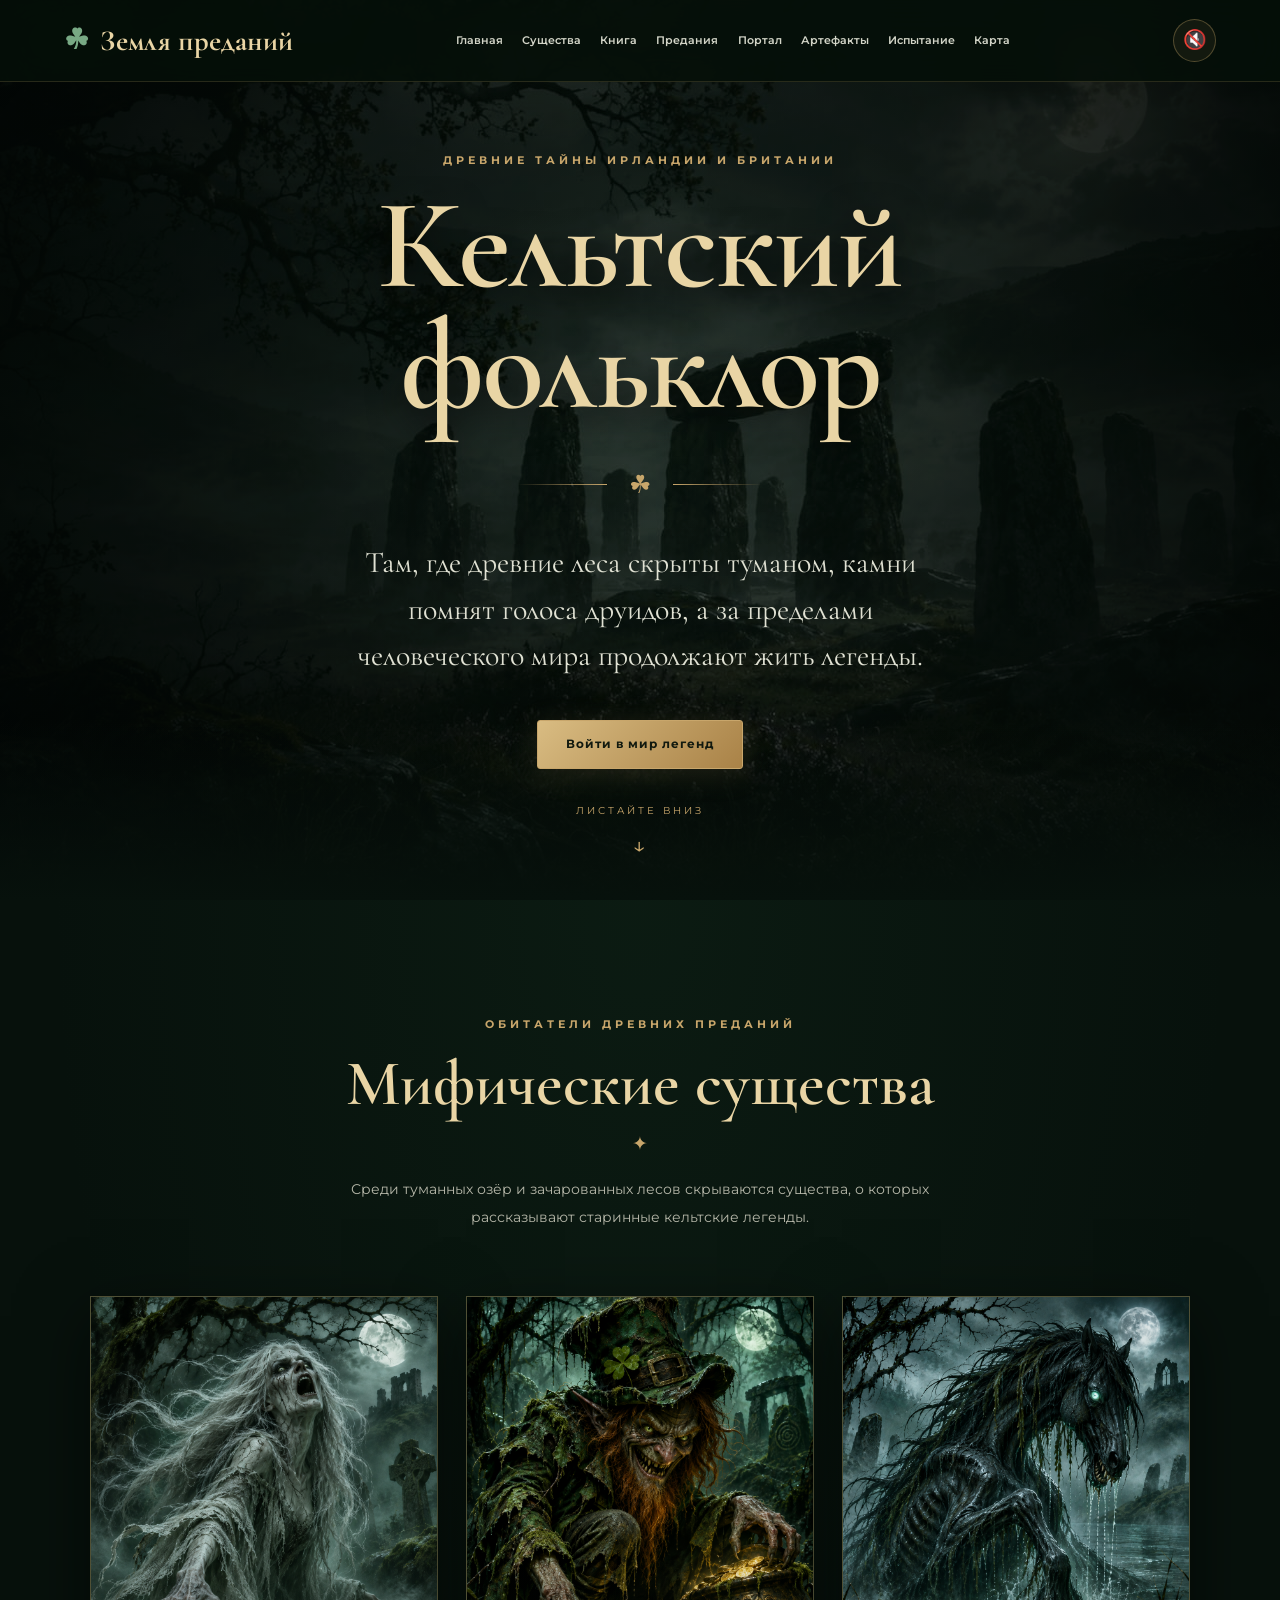
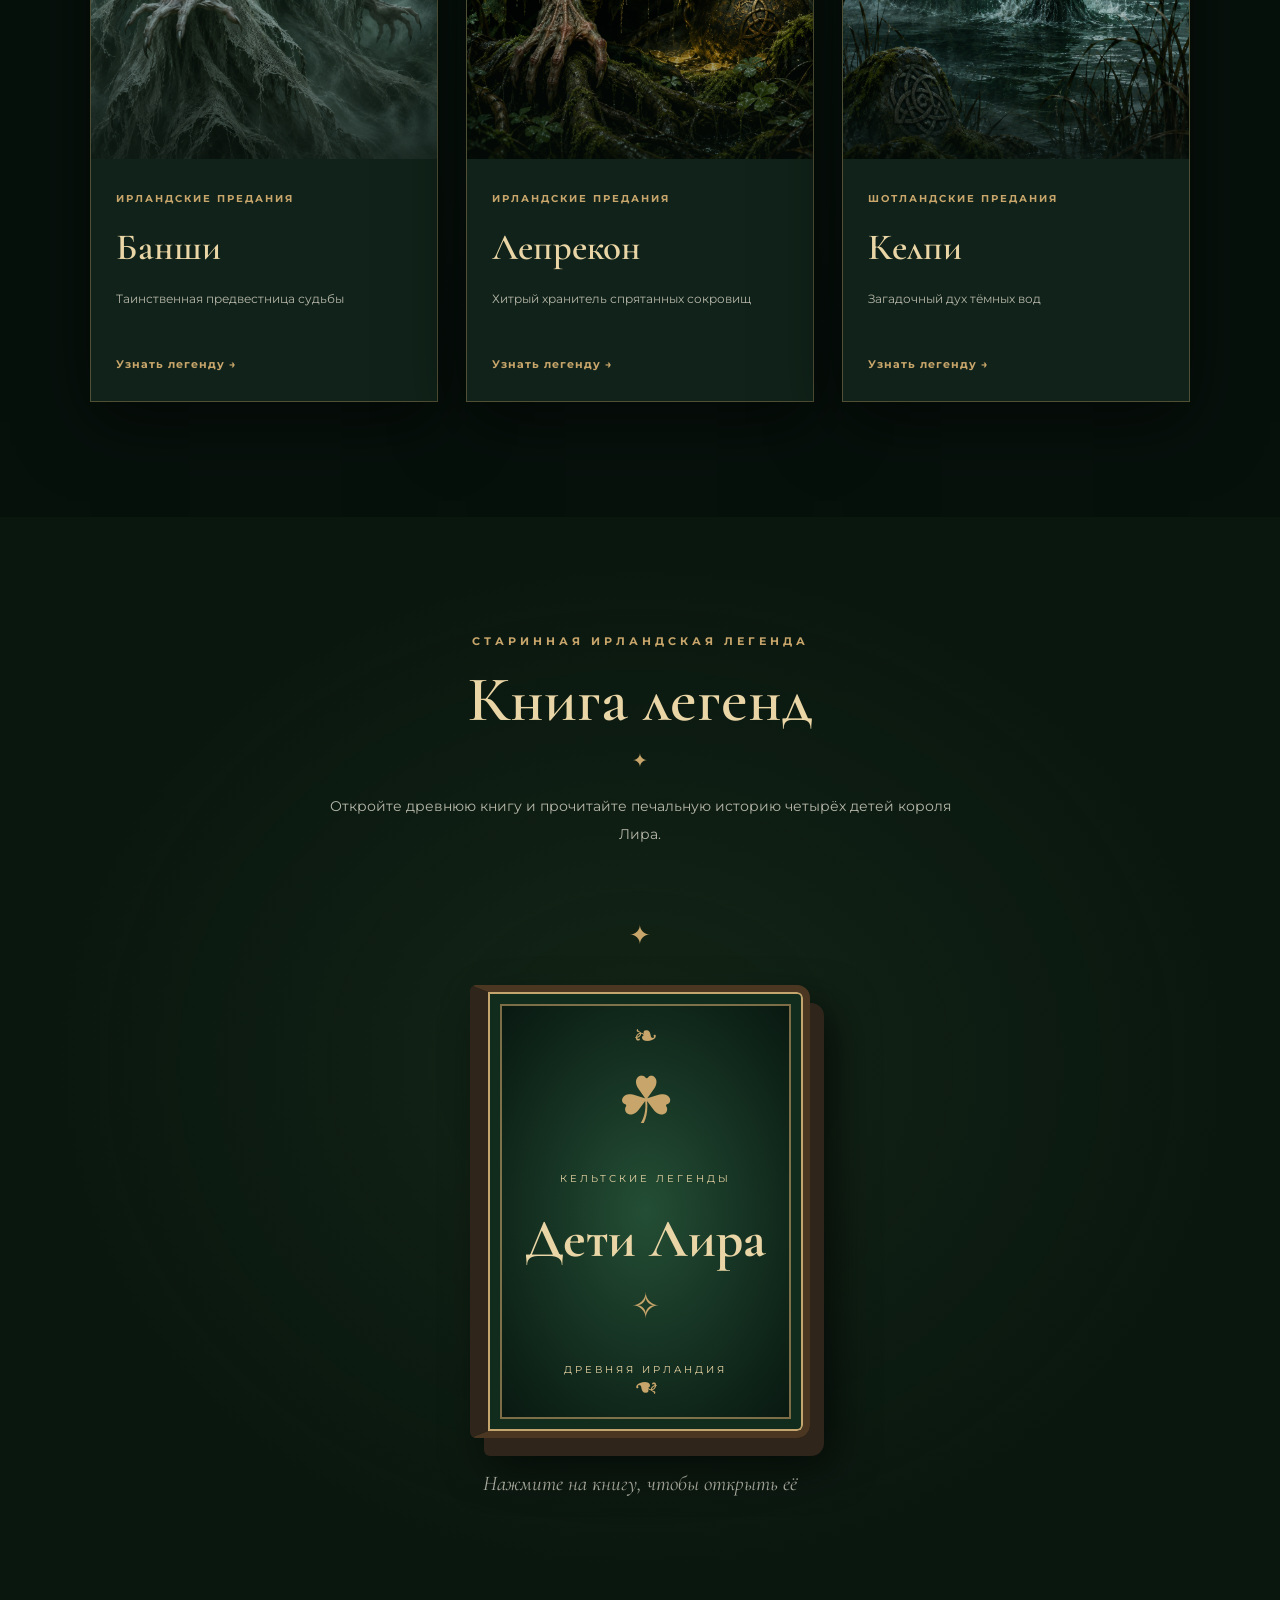
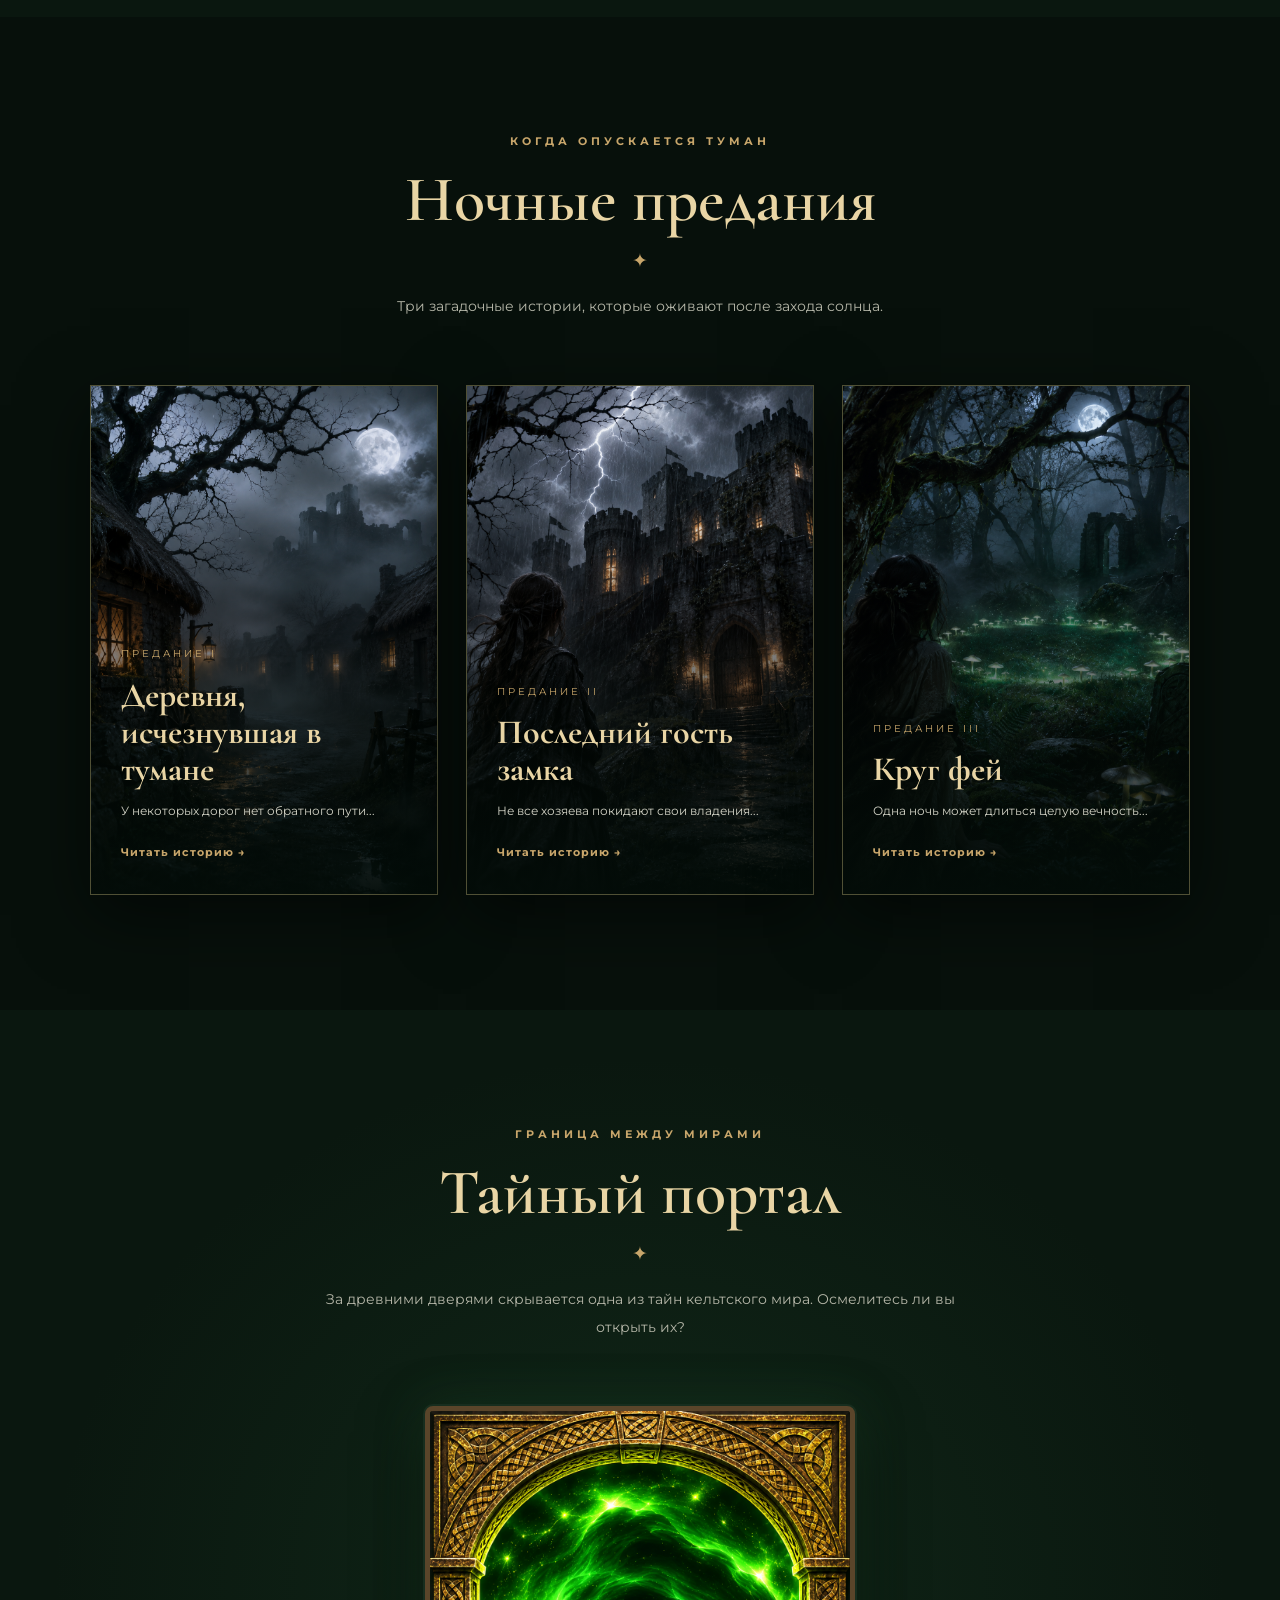
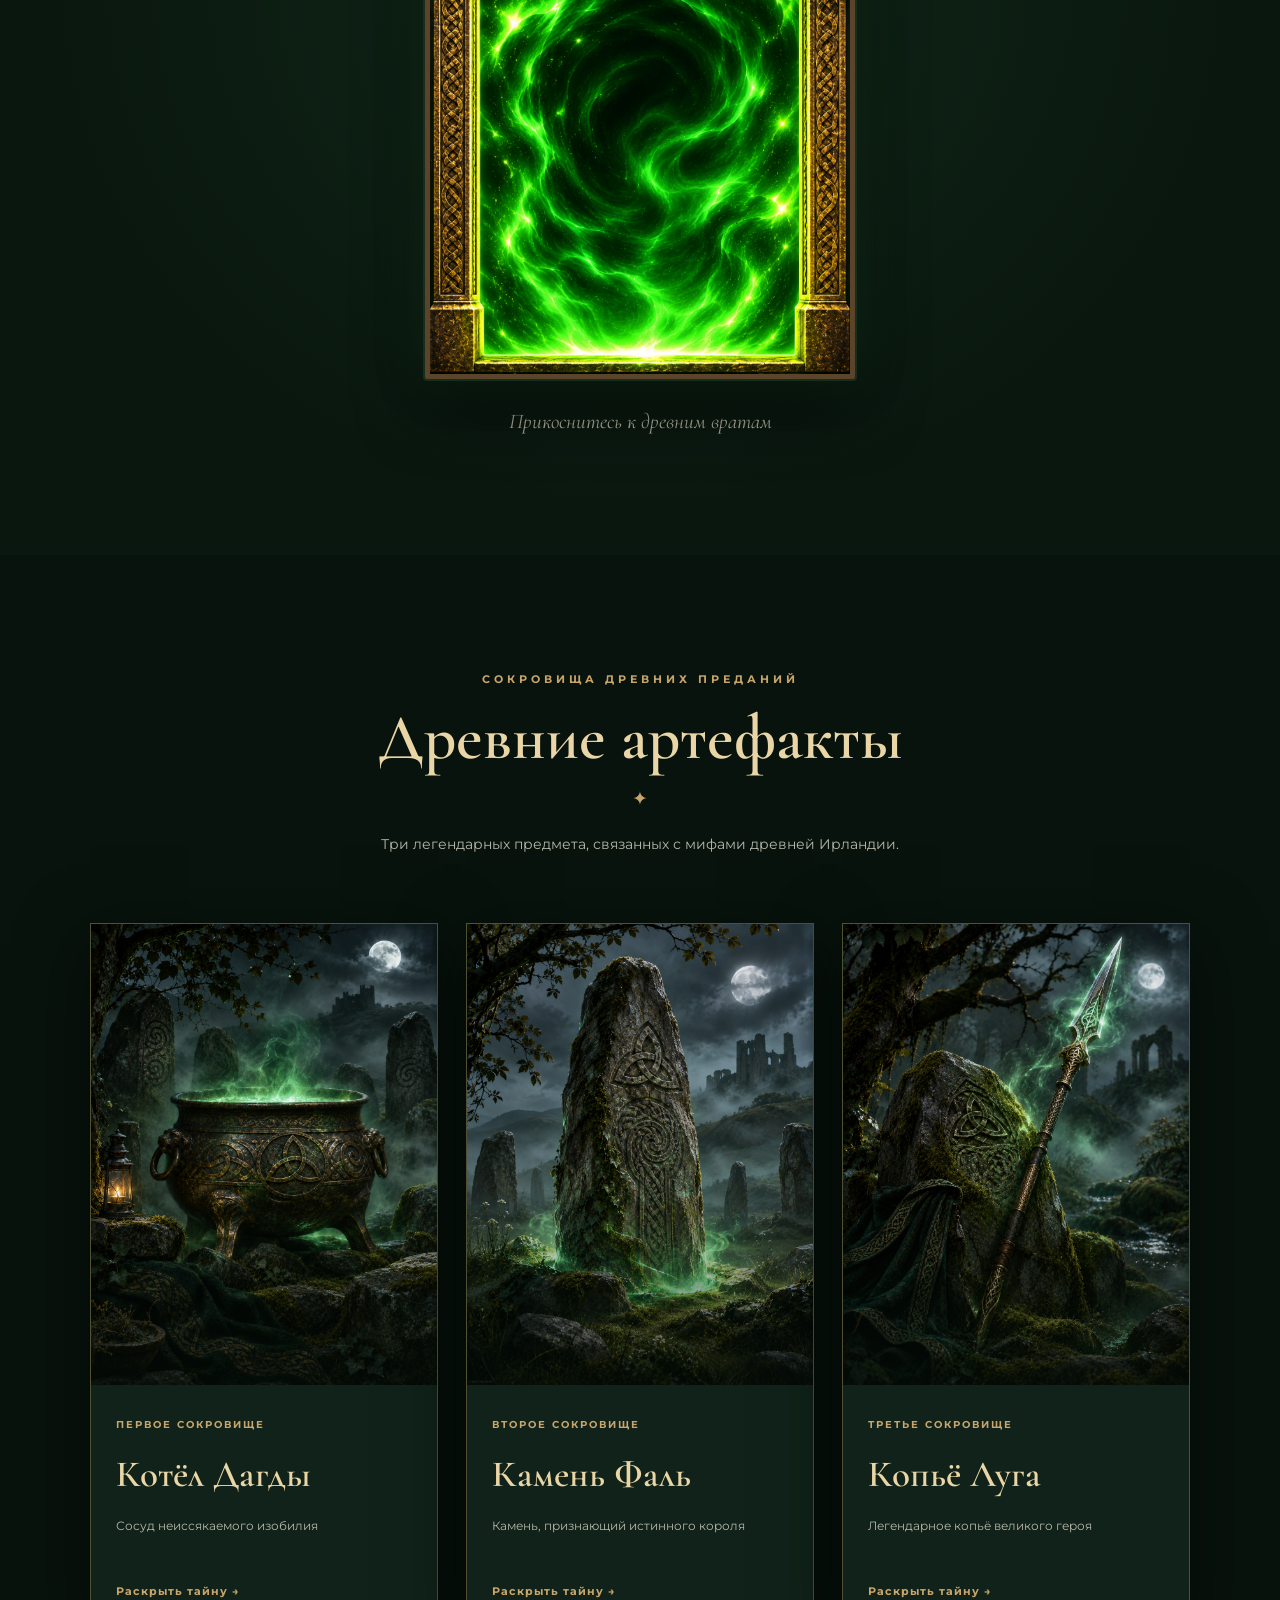
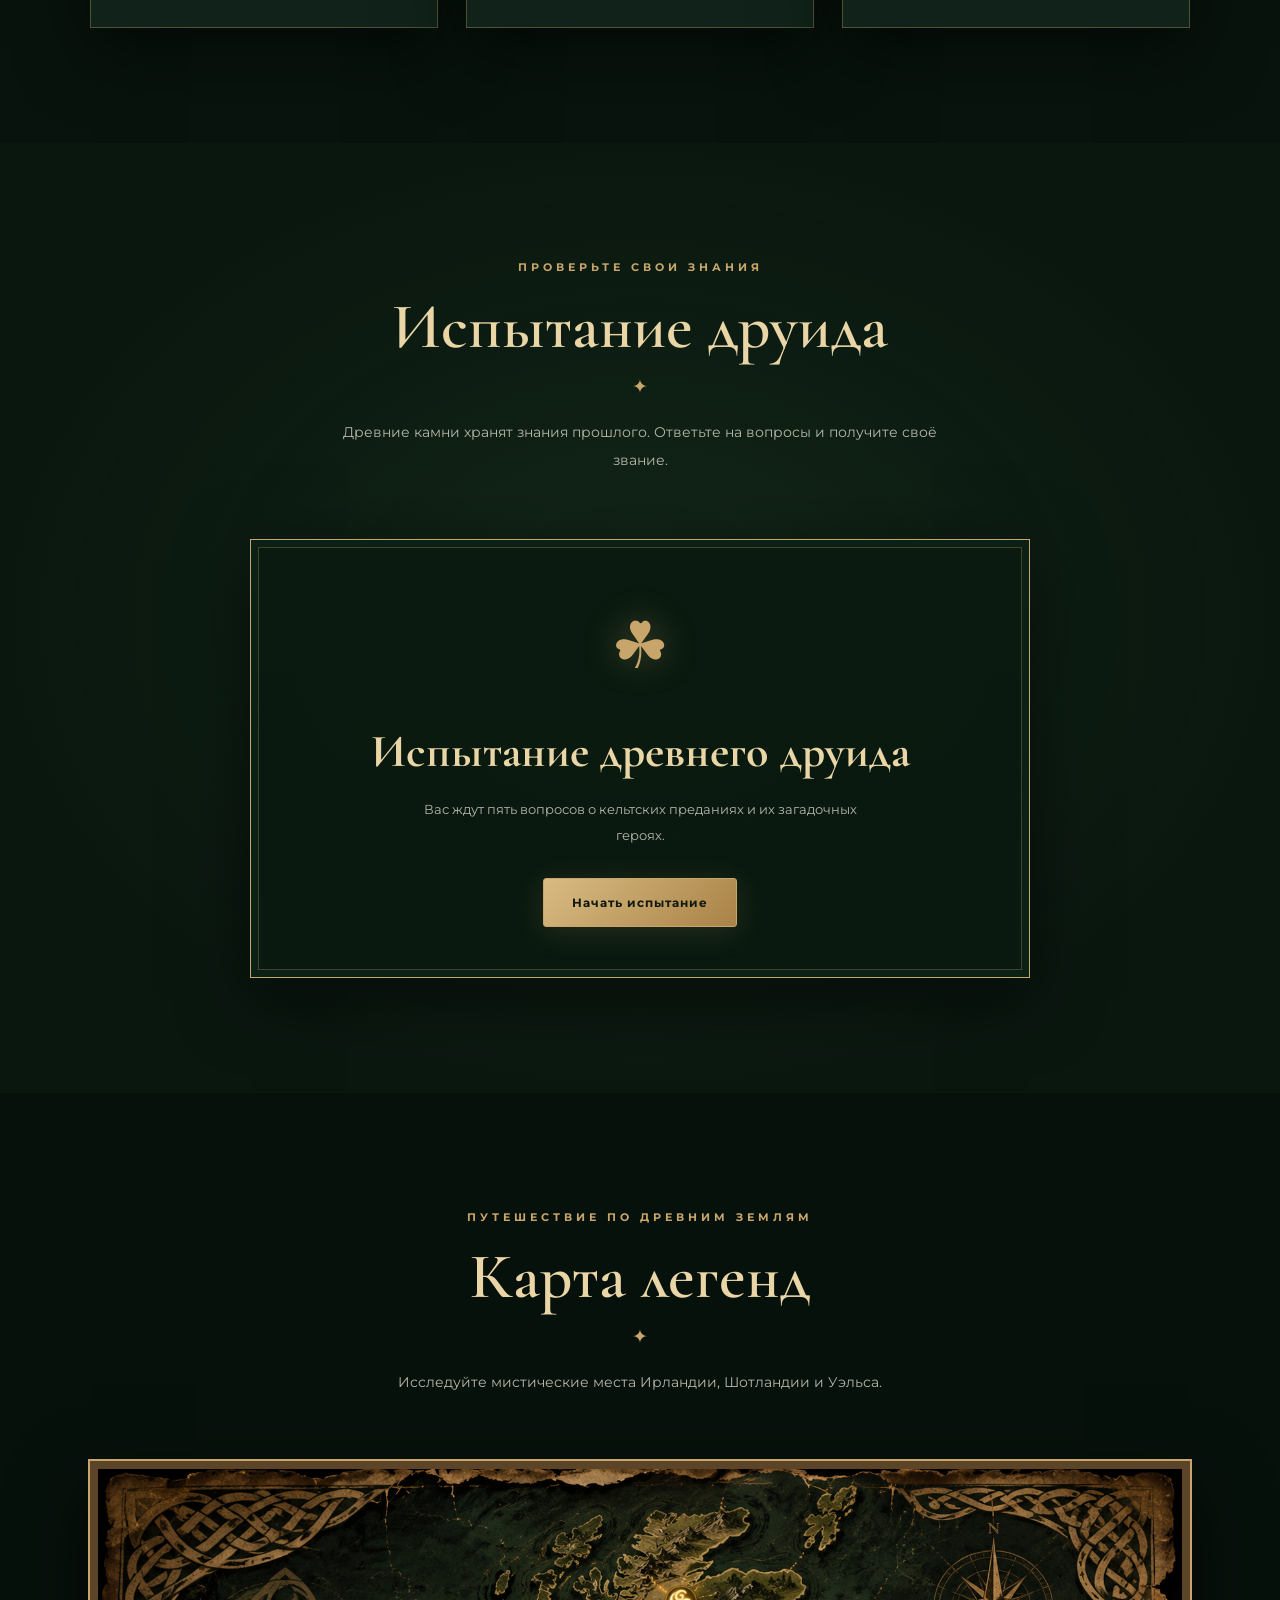
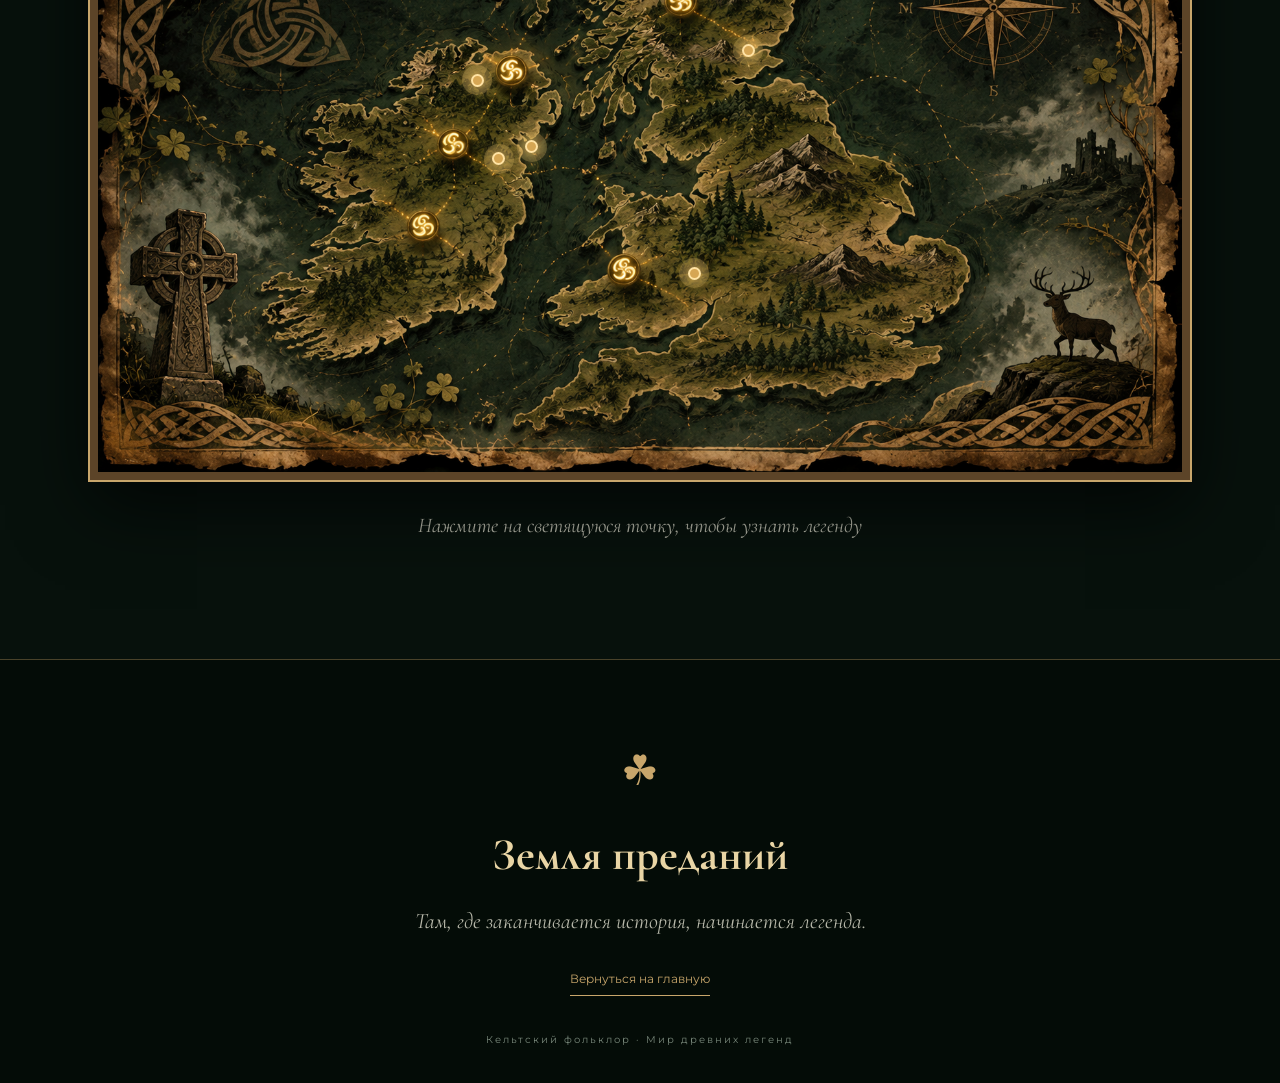
==== commit 37b69de1: "css" ====
--- a/celtic.html
+++ b/celtic.html
@@ -41,7 +41,7 @@
         </button>
 
         <nav class="main-navigation" id="mainNavigation">
-            <a href="#home">Главная</a>
+            <a href="index.html">Главная</a>
             <a href="#creatures">Существа</a>
             <a href="#legends">Книга</a>
             <a href="#night">Предания</a>
@@ -299,7 +299,7 @@
                     aria-label="Открыть тайный портал"
                 >
                     <img
-                        src="images/portal.png"
+                        src="images/porrtal.png"
                         alt="Таинственные древние двери"
                         loading="lazy"
                     >
